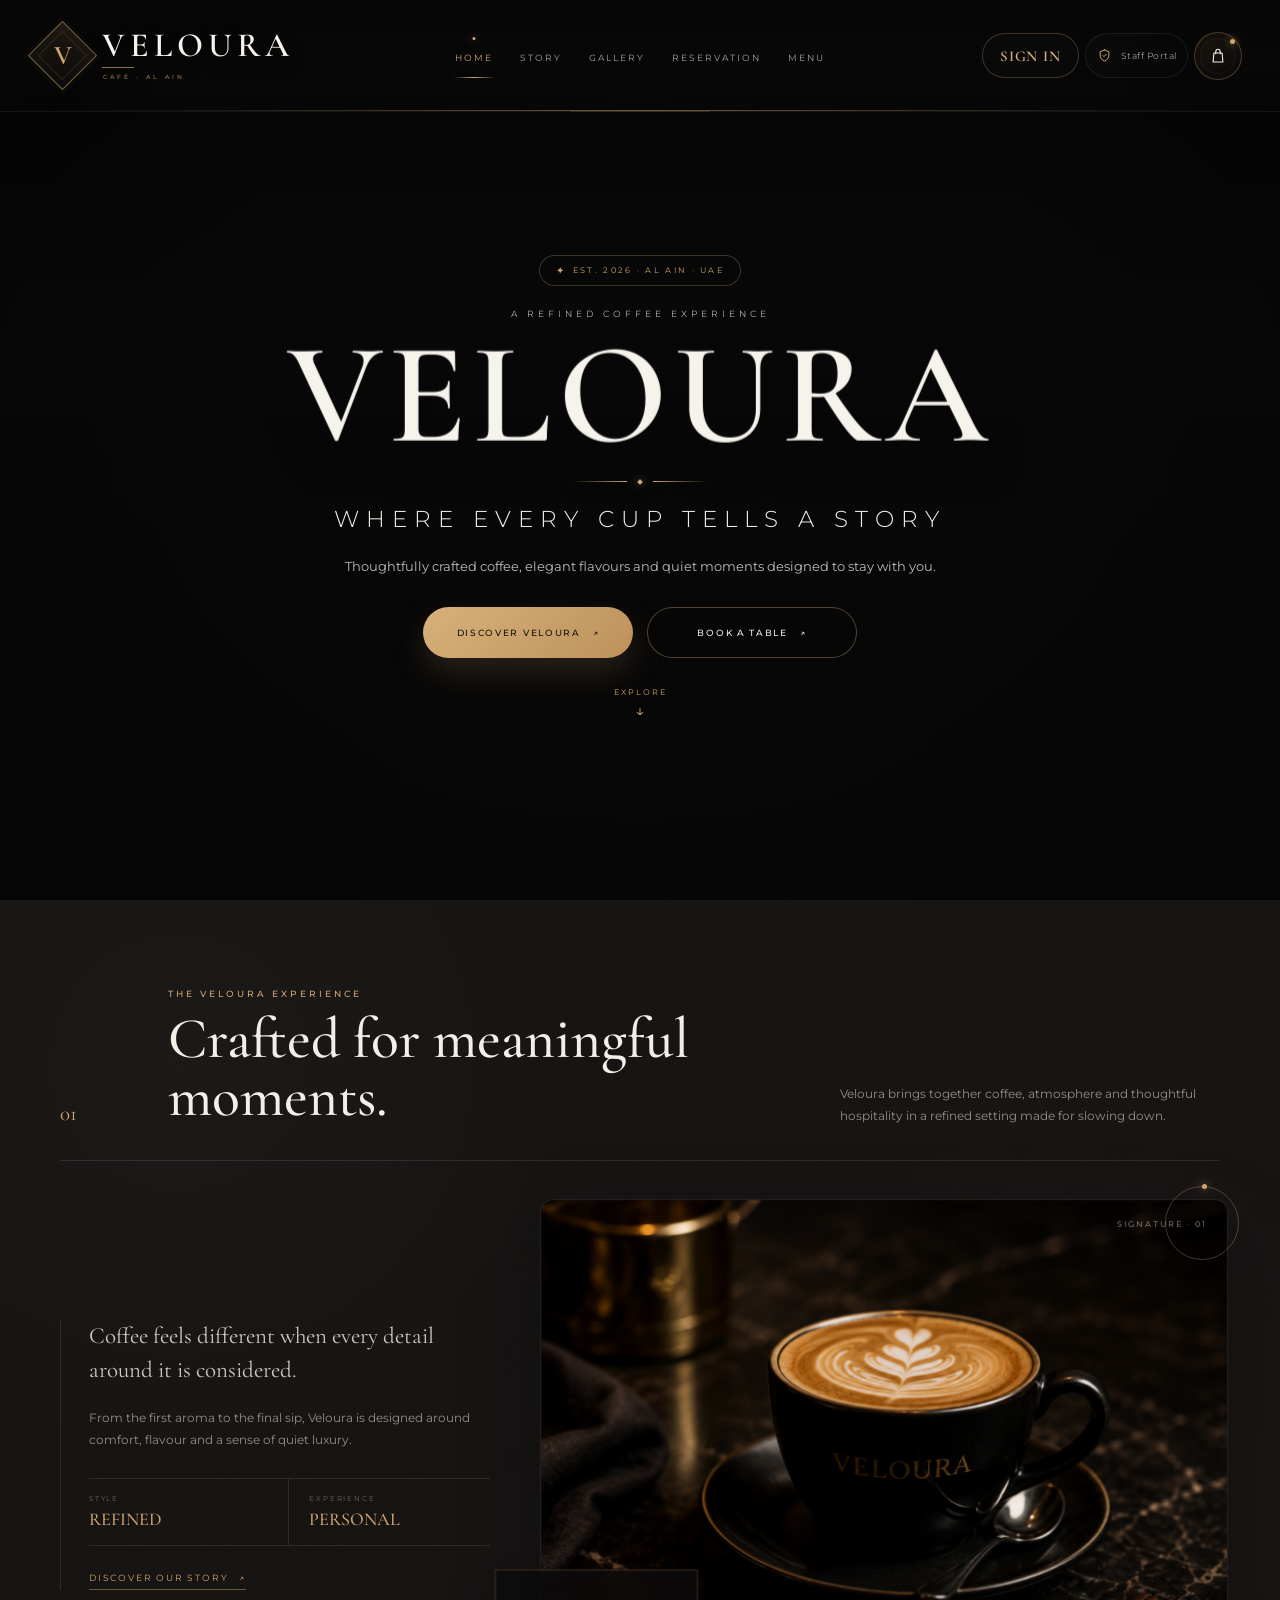
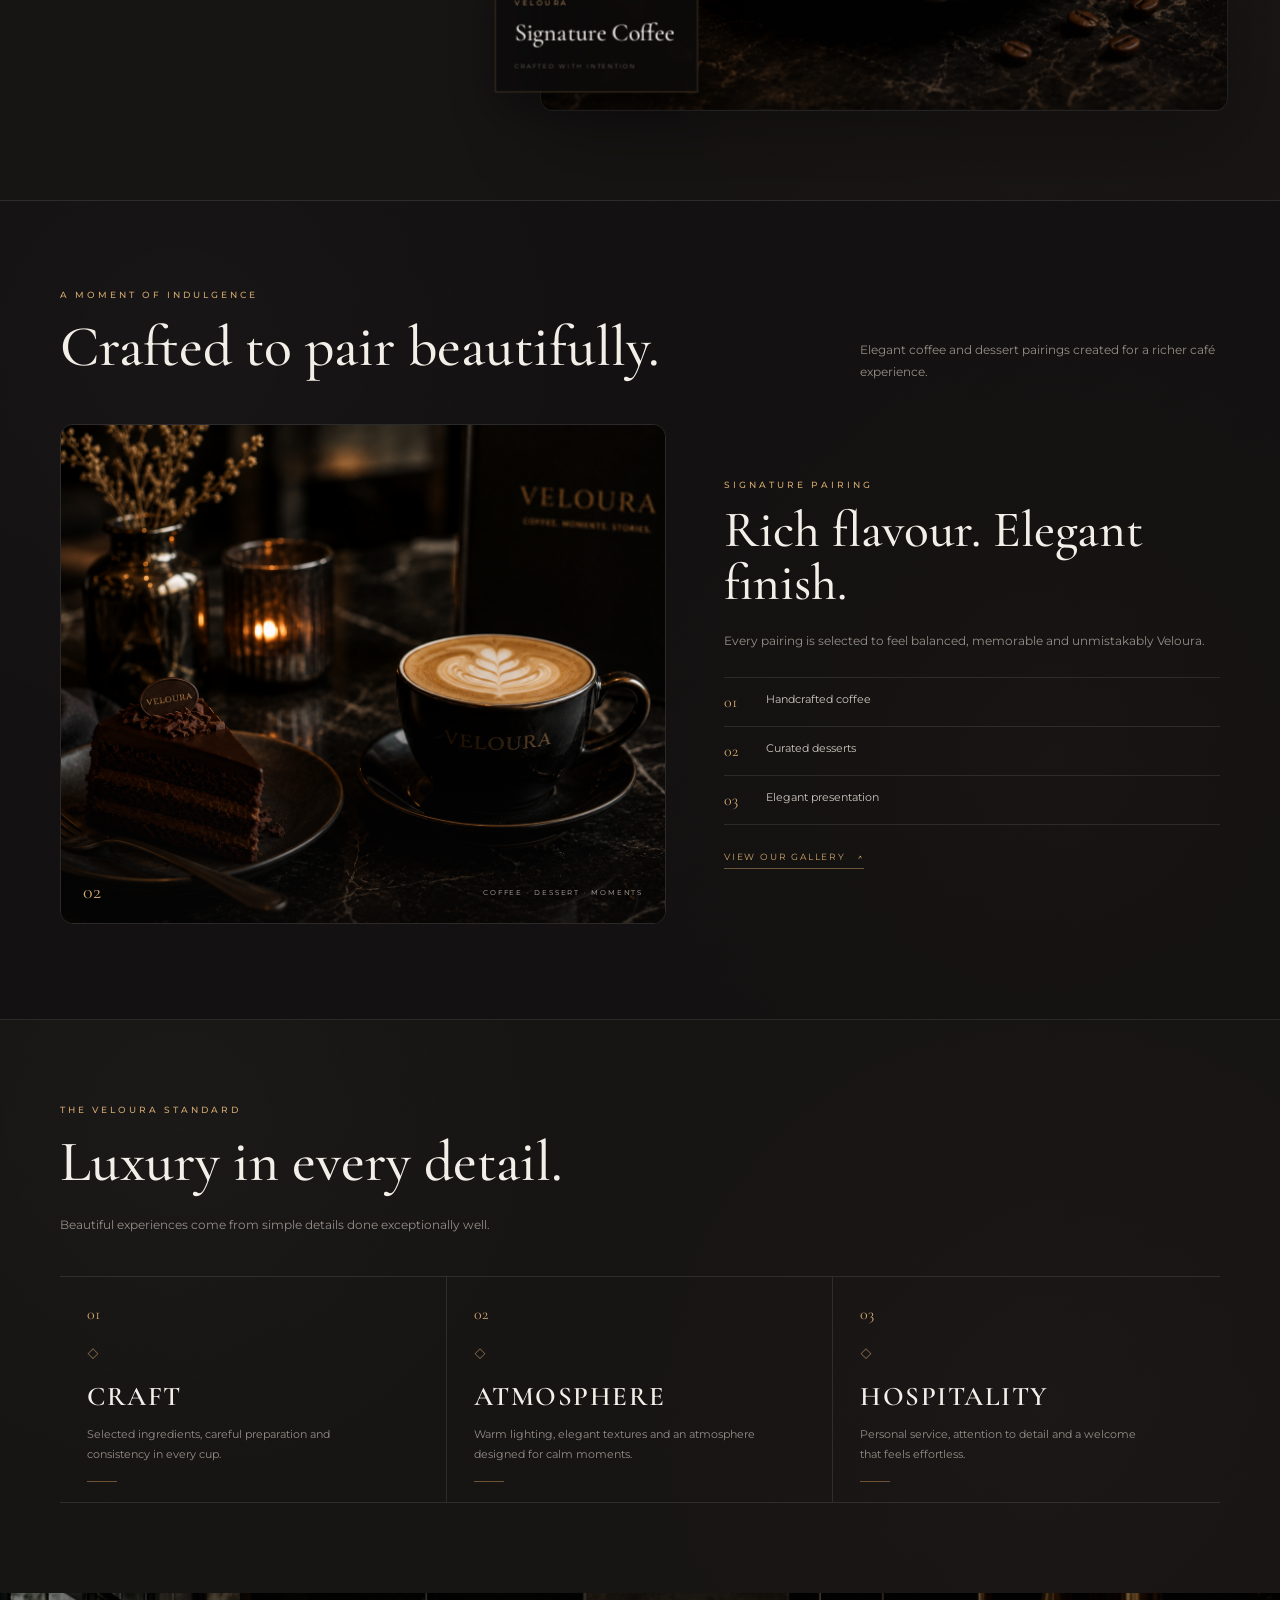
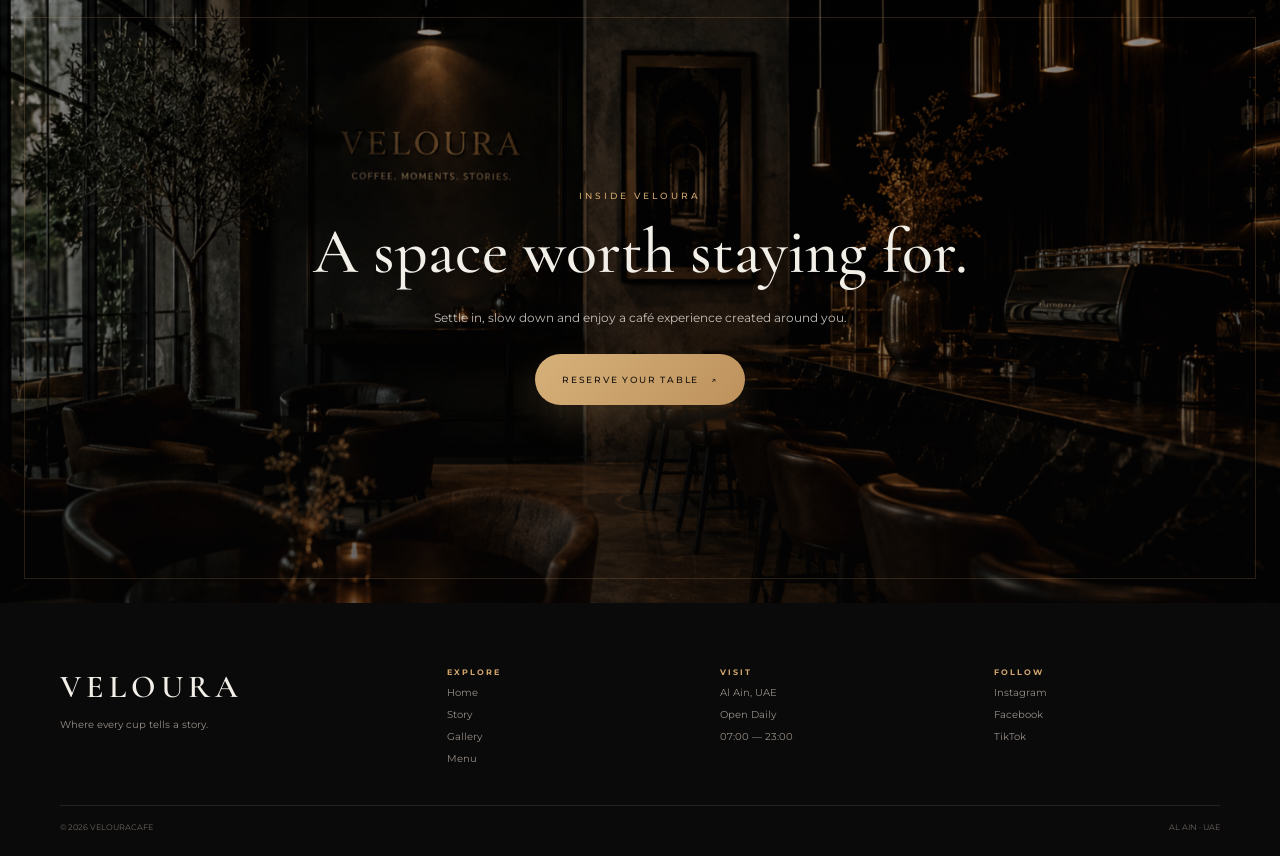
==== index.html @ 71b6428b "Add complete VelouraCafe website" ====
<!DOCTYPE html>
<html lang="en">

<head>

    <meta charset="UTF-8">

    <meta
        name="viewport"
        content="width=device-width, initial-scale=1.0"
    >

    <meta
        name="description"
        content="VelouraCafe - A refined luxury coffee experience in Al Ain, UAE."
    >

    <title>VelouraCafe | Luxury Café</title>


    <link
        rel="preconnect"
        href="https://fonts.googleapis.com"
    >

    <link
        rel="preconnect"
        href="https://fonts.gstatic.com"
        crossorigin
    >

    <link
        href="https://fonts.googleapis.com/css2?family=Cormorant+Garamond:wght@400;500;600&family=Montserrat:wght@300;400;500;600&display=swap"
        rel="stylesheet"
    >


    <link
        rel="stylesheet"
        href="css/style.css"
    >

    <link
        rel="stylesheet"
        href="css/responsive.css"
    >

</head>


<body>


    <div
        class="cursor-light"
        id="cursorLight"
    ></div>



    <!-- =====================================================
         PREMIUM NAVBAR
    ====================================================== -->

    <nav
        class="navbar"
        id="navbar"
    >


        <!-- LEFT BRAND -->

        <a
            href="index.html"
            class="brand-logo"
            aria-label="Veloura Home"
        >


            <span class="brand-monogram">

                <span class="brand-monogram-inner">
                    V
                </span>

            </span>


            <span class="brand-copy">


                <span class="brand-name">

                    VELOURA

                </span>


                <span class="brand-subtitle">

                    CAFÉ · AL AIN

                </span>


            </span>


        </a>



        <!-- CENTER NAVIGATION -->

        <ul class="nav-links">


            <li>

                <a
                    href="index.html"
                    class="active"
                >

                    HOME

                </a>

            </li>


            <li>

                <a href="story.html">

                    STORY

                </a>

            </li>


            <li>

                <a href="gallery.html">

                    GALLERY

                </a>

            </li>


            <li>

                <a href="reservation.html">

                    RESERVATION

                </a>

            </li>


            <li>

                <a href="menu.html">

                    MENU

                </a>

            </li>


        </ul>



        <!-- RIGHT ACTIONS -->

        <div class="nav-actions">


            <!-- CUSTOMER ACCOUNT -->

            <div
                class="customer-account"
                id="customerAccount"
            >


                <button
                    type="button"
                    class="nav-signin"
                    id="customerAccountButton"
                    aria-expanded="false"
                >

                    <span id="customerAccountName">

                        SIGN IN

                    </span>


                    <span
                        class="customer-arrow"
                        id="customerArrow"
                    >

                        ▾

                    </span>

                </button>



                <!-- ACCOUNT DROPDOWN -->

                <div
                    class="customer-dropdown"
                    id="customerDropdown"
                >


                    <div class="customer-dropdown-head">


                        <span class="customer-dropdown-label">

                            MY VELOURA

                        </span>


                        <strong id="customerDropdownName">

                            Guest

                        </strong>


                        <small id="customerDropdownEmail">

                            Welcome to Veloura

                        </small>


                    </div>



                    <a
                        href="order-history.html"
                        class="customer-dropdown-link"
                    >

                        <span>

                            ORDER HISTORY

                        </span>


                        <span>

                            →

                        </span>

                    </a>



                    <a
                        href="reservation-history.html"
                        class="customer-dropdown-link"
                    >

                        <span>

                            RESERVATION HISTORY

                        </span>


                        <span>

                            →

                        </span>

                    </a>



                    <button
                        type="button"
                        class="customer-signout"
                        id="customerSignOut"
                    >

                        <span>

                            SIGN OUT

                        </span>


                        <span>

                            →

                        </span>

                    </button>


                </div>


            </div>



            <!-- STAFF PORTAL -->

            <a
                href="#"
                class="staff-portal"
            >


                <span class="staff-icon">


                    <svg
                        viewBox="0 0 24 24"
                        aria-hidden="true"
                    >


                        <path
                            d="M12 3L19 6V11C19 15.6 16.2 19.5 12 21C7.8 19.5 5 15.6 5 11V6L12 3Z"
                        ></path>


                        <path
                            d="M9.5 12L11.2 13.7L14.8 10"
                        ></path>


                    </svg>


                </span>


                <span>

                    Staff Portal

                </span>


            </a>



            <!-- BAG -->

            <a
                href="menu.html"
                class="nav-bag"
                aria-label="Shopping bag"
            >


                <svg
                    viewBox="0 0 24 24"
                    aria-hidden="true"
                >


                    <path
                        d="M6.5 8H17.5L18.5 20H5.5L6.5 8Z"
                    ></path>


                    <path
                        d="M9 9V6.5C9 4.6 10.3 3 12 3C13.7 3 15 4.6 15 6.5V9"
                    ></path>


                </svg>


                <span class="bag-light"></span>


            </a>


        </div>



        <button
            class="menu-toggle"
            id="menuToggle"
            aria-label="Open navigation"
            aria-expanded="false"
        >

            <span></span>

            <span></span>

        </button>


    </nav>



    <!-- =====================================================
         MOBILE MENU
    ====================================================== -->

    <div
        class="mobile-menu"
        id="mobileMenu"
    >


        <a href="index.html">

            HOME

        </a>


        <a href="story.html">

            STORY

        </a>


        <a href="gallery.html">

            GALLERY

        </a>


        <a href="reservation.html">

            RESERVATION

        </a>


        <a href="menu.html">

            MENU

        </a>



        <div class="mobile-divider"></div>



        <button
            type="button"
            class="mobile-customer-button"
            id="mobileCustomerButton"
        >

            SIGN IN

        </button>



        <div
            class="mobile-customer-links"
            id="mobileCustomerLinks"
        >


            <a href="order-history.html">

                ORDER HISTORY

            </a>


            <a href="reservation-history.html">

                RESERVATION HISTORY

            </a>


            <button
                type="button"
                id="mobileCustomerSignOut"
            >

                SIGN OUT

            </button>


        </div>



        <a href="#">

            STAFF PORTAL

        </a>


    </div>



    <!-- =====================================================
         HERO
    ====================================================== -->

    <header
        class="hero"
        id="home"
    >


        <video
            class="hero-video"
            autoplay
            muted
            loop
            playsinline
        >


            <source
                src="assets/videos/hero.mp4"
                type="video/mp4"
            >


        </video>



        <div class="hero-overlay"></div>

        <div class="hero-vignette"></div>



        <div
            class="hero-content"
            id="heroContent"
        >


            <div class="hero-chip hero-fade">


                <span>

                    ✦

                </span>


                <p>

                    EST. 2026 · AL AIN · UAE

                </p>


            </div>



            <p class="hero-eyebrow hero-fade">

                A REFINED COFFEE EXPERIENCE

            </p>



            <h1 class="hero-title">

                VELOURA

            </h1>



            <div class="hero-line hero-fade">

                <span></span>

                <i></i>

                <span></span>

            </div>



            <h2 class="hero-tagline hero-fade">

                WHERE EVERY CUP TELLS A STORY

            </h2>



            <p class="hero-description hero-fade">

                Thoughtfully crafted coffee,
                elegant flavours and quiet moments
                designed to stay with you.

            </p>



            <div class="hero-actions hero-fade">


                <a
                    href="#experience"
                    class="hero-primary magnetic"
                >

                    DISCOVER VELOURA

                    <span>

                        ↗

                    </span>

                </a>



                <a
                    href="reservation.html"
                    class="hero-secondary magnetic"
                >

                    BOOK A TABLE

                    <span>

                        ↗

                    </span>

                </a>


            </div>



            <a
                href="#experience"
                class="hero-scroll"
            >


                <span>

                    EXPLORE

                </span>


                <i>

                    ↓

                </i>


            </a>


        </div>


    </header>



    <!-- =====================================================
         EXPERIENCE
    ====================================================== -->

    <main>


        <section
            class="experience-section luxury-surface"
            id="experience"
        >


            <div class="container">



                <div class="experience-top reveal">



                    <div class="section-mark">


                        <span>

                            01

                        </span>


                    </div>



                    <div class="experience-heading">


                        <p class="eyebrow">

                            THE VELOURA EXPERIENCE

                        </p>



                        <h2>

                            Crafted for
                            meaningful moments.

                        </h2>


                    </div>



                    <div class="experience-intro">


                        <p>

                            Veloura brings together coffee,
                            atmosphere and thoughtful hospitality
                            in a refined setting made for slowing down.

                        </p>


                    </div>


                </div>



                <div class="animated-divider"></div>



                <div class="experience-grid">



                    <div class="experience-copy reveal">



                        <p class="lead-copy">

                            Coffee feels different when
                            every detail around it is considered.

                        </p>



                        <p>

                            From the first aroma to the final sip,
                            Veloura is designed around comfort,
                            flavour and a sense of quiet luxury.

                        </p>



                        <div class="mini-stats">



                            <div>


                                <small>

                                    STYLE

                                </small>


                                <strong>

                                    REFINED

                                </strong>


                            </div>



                            <div>


                                <small>

                                    EXPERIENCE

                                </small>


                                <strong>

                                    PERSONAL

                                </strong>


                            </div>


                        </div>



                        <a
                            href="story.html"
                            class="text-link"
                        >

                            DISCOVER OUR STORY

                            <span>

                                ↗

                            </span>

                        </a>


                    </div>



                    <div
                        class="experience-visual tilt-card reveal"
                        data-tilt
                    >



                        <div class="visual-frame">



                            <img
                                src="assets/images/home-coffee.jpg"
                                alt="Veloura signature coffee"
                            >



                            <div class="image-soft-overlay"></div>



                            <span class="visual-code">

                                SIGNATURE · 01

                            </span>


                        </div>



                        <div class="floating-glass-card">



                            <span>

                                VELOURA

                            </span>



                            <strong>

                                Signature Coffee

                            </strong>



                            <small>

                                CRAFTED WITH INTENTION

                            </small>


                        </div>



                        <div class="floating-orbit">

                            <span></span>

                        </div>


                    </div>


                </div>


            </div>


        </section>



        <!-- =================================================
             SIGNATURE MOMENT
        ================================================== -->

        <section class="signature-section luxury-surface-dark">


            <div class="container">


                <div class="signature-header reveal">


                    <div>


                        <p class="eyebrow">

                            A MOMENT OF INDULGENCE

                        </p>



                        <h2>

                            Crafted to pair beautifully.

                        </h2>


                    </div>



                    <p>

                        Elegant coffee and dessert pairings
                        created for a richer café experience.

                    </p>


                </div>



                <div class="signature-layout">



                    <div
                        class="signature-photo tilt-card reveal"
                        data-tilt
                    >



                        <img
                            src="assets/images/home-dessert.jpg"
                            alt="Veloura coffee and dessert"
                        >



                        <div class="signature-image-overlay"></div>



                        <div class="signature-photo-bottom">


                            <span>

                                02

                            </span>


                            <p>

                                COFFEE · DESSERT · MOMENTS

                            </p>


                        </div>


                    </div>



                    <div class="signature-content reveal">



                        <p class="eyebrow">

                            SIGNATURE PAIRING

                        </p>



                        <h3>

                            Rich flavour.
                            Elegant finish.

                        </h3>



                        <p>

                            Every pairing is selected to feel
                            balanced, memorable and unmistakably Veloura.

                        </p>



                        <div class="signature-list">



                            <div>


                                <span>

                                    01

                                </span>


                                <p>

                                    Handcrafted coffee

                                </p>


                            </div>



                            <div>


                                <span>

                                    02

                                </span>


                                <p>

                                    Curated desserts

                                </p>


                            </div>



                            <div>


                                <span>

                                    03

                                </span>


                                <p>

                                    Elegant presentation

                                </p>


                            </div>


                        </div>



                        <a
                            href="gallery.html"
                            class="text-link"
                        >

                            VIEW OUR GALLERY

                            <span>

                                ↗

                            </span>

                        </a>


                    </div>


                </div>


            </div>


        </section>



        <!-- =================================================
             VALUES
        ================================================== -->

        <section class="values-section luxury-surface">


            <div class="container">



                <div class="values-header reveal">



                    <p class="eyebrow">

                        THE VELOURA STANDARD

                    </p>



                    <h2>

                        Luxury in every detail.

                    </h2>



                    <p>

                        Beautiful experiences come
                        from simple details done exceptionally well.

                    </p>


                </div>



                <div class="values-grid">



                    <article class="value-card reveal">


                        <span class="value-number">

                            01

                        </span>



                        <div class="value-symbol">

                            ◇

                        </div>



                        <h3>

                            CRAFT

                        </h3>



                        <p>

                            Selected ingredients,
                            careful preparation and consistency
                            in every cup.

                        </p>



                        <div class="value-line"></div>


                    </article>



                    <article class="value-card reveal">


                        <span class="value-number">

                            02

                        </span>



                        <div class="value-symbol">

                            ◇

                        </div>



                        <h3>

                            ATMOSPHERE

                        </h3>



                        <p>

                            Warm lighting,
                            elegant textures and an atmosphere
                            designed for calm moments.

                        </p>



                        <div class="value-line"></div>


                    </article>



                    <article class="value-card reveal">


                        <span class="value-number">

                            03

                        </span>



                        <div class="value-symbol">

                            ◇

                        </div>



                        <h3>

                            HOSPITALITY

                        </h3>



                        <p>

                            Personal service,
                            attention to detail and a welcome
                            that feels effortless.

                        </p>



                        <div class="value-line"></div>


                    </article>


                </div>


            </div>


        </section>



        <!-- =================================================
             INTERIOR
        ================================================== -->

        <section class="interior-section">



            <img
                src="assets/images/home-interior.jpg"
                alt="Veloura café interior"
                class="interior-image"
                id="interiorImage"
            >



            <div class="interior-overlay"></div>



            <div class="interior-border"></div>



            <div class="interior-content reveal">



                <p class="eyebrow">

                    INSIDE VELOURA

                </p>



                <h2>

                    A space worth staying for.

                </h2>



                <p>

                    Settle in, slow down and enjoy
                    a café experience created around you.

                </p>



                <a
                    href="reservation.html"
                    class="hero-primary magnetic"
                >

                    RESERVE YOUR TABLE

                    <span>

                        ↗

                    </span>

                </a>


            </div>


        </section>


    </main>



    <!-- =====================================================
         FOOTER
    ====================================================== -->

    <footer class="footer">


        <div class="container">



            <div class="footer-grid">



                <div class="footer-brand">



                    <a
                        href="index.html"
                        class="footer-logo"
                    >

                        VELOURA

                    </a>



                    <p>

                        Where every cup tells a story.

                    </p>


                </div>



                <div class="footer-column">


                    <h4>

                        EXPLORE

                    </h4>


                    <a href="index.html">

                        Home

                    </a>


                    <a href="story.html">

                        Story

                    </a>


                    <a href="gallery.html">

                        Gallery

                    </a>


                    <a href="menu.html">

                        Menu

                    </a>


                </div>



                <div class="footer-column">


                    <h4>

                        VISIT

                    </h4>


                    <p>

                        Al Ain, UAE

                    </p>


                    <p>

                        Open Daily

                    </p>


                    <p>

                        07:00 — 23:00

                    </p>


                </div>



                <div class="footer-column">


                    <h4>

                        FOLLOW

                    </h4>


                    <a href="#">

                        Instagram

                    </a>


                    <a href="#">

                        Facebook

                    </a>


                    <a href="#">

                        TikTok

                    </a>


                </div>


            </div>



            <div class="footer-bottom">


                <span>

                    © 2026 VELOURACAFE

                </span>


                <span>

                    AL AIN · UAE

                </span>


            </div>


        </div>


    </footer>



    <!-- =====================================================
         CUSTOMER SIGN IN / SIGN UP MODAL
    ====================================================== -->

    <div
        class="customer-auth-modal"
        id="customerAuthModal"
        aria-hidden="true"
    >


        <div
            class="customer-auth-backdrop"
            id="customerAuthBackdrop"
        ></div>



        <div
            class="customer-auth-card"
            role="dialog"
            aria-modal="true"
            aria-labelledby="customerAuthTitle"
        >



            <button
                type="button"
                class="customer-auth-close"
                id="customerAuthClose"
                aria-label="Close"
            >

                ×

            </button>



            <div class="customer-auth-logo">


                <span>

                    V

                </span>


            </div>



            <p class="customer-auth-eyebrow">

                WELCOME TO VELOURA

            </p>



            <h2 id="customerAuthTitle">

                Your Veloura

            </h2>



            <div class="customer-auth-tabs">



                <button
                    type="button"
                    class="customer-auth-tab active"
                    id="customerSignupTab"
                >

                    SIGN UP

                </button>



                <button
                    type="button"
                    class="customer-auth-tab"
                    id="customerSigninTab"
                >

                    SIGN IN

                </button>


            </div>



            <!-- SIGN UP -->

            <form
                class="customer-auth-form active"
                id="customerSignupForm"
            >



                <div class="customer-auth-field">


                    <label for="customerSignupName">

                        YOUR NAME

                    </label>


                    <input
                        type="text"
                        id="customerSignupName"
                        placeholder="Enter your name"
                        autocomplete="name"
                    >


                </div>



                <div class="customer-auth-field">


                    <label for="customerSignupEmail">

                        EMAIL ADDRESS

                    </label>


                    <input
                        type="email"
                        id="customerSignupEmail"
                        placeholder="name@email.com"
                        autocomplete="email"
                    >


                </div>



                <div class="customer-auth-field">


                    <label for="customerSignupPhone">

                        PHONE NUMBER

                    </label>


                    <input
                        type="tel"
                        id="customerSignupPhone"
                        placeholder="+971 50 000 0000"
                        autocomplete="tel"
                    >


                </div>



                <div class="customer-auth-field">


                    <label for="customerSignupPassword">

                        PASSWORD

                    </label>


                    <input
                        type="password"
                        id="customerSignupPassword"
                        placeholder="Minimum 6 characters"
                        autocomplete="new-password"
                    >


                </div>



                <p
                    class="customer-auth-error"
                    id="customerSignupError"
                ></p>



                <button
                    type="submit"
                    class="customer-auth-submit"
                >

                    CREATE MY VELOURA ACCOUNT

                </button>


            </form>



            <!-- SIGN IN -->

            <form
                class="customer-auth-form"
                id="customerSigninForm"
            >



                <div class="customer-auth-field">


                    <label for="customerSigninEmail">

                        EMAIL ADDRESS

                    </label>


                    <input
                        type="email"
                        id="customerSigninEmail"
                        placeholder="name@email.com"
                        autocomplete="email"
                    >


                </div>



                <div class="customer-auth-field">


                    <label for="customerSigninPassword">

                        PASSWORD

                    </label>


                    <input
                        type="password"
                        id="customerSigninPassword"
                        placeholder="Your password"
                        autocomplete="current-password"
                    >


                </div>



                <p
                    class="customer-auth-error"
                    id="customerSigninError"
                ></p>



                <button
                    type="submit"
                    class="customer-auth-submit"
                >

                    SIGN IN TO VELOURA

                </button>


            </form>


        </div>


    </div>



    <script src="js/main.js"></script>


</body>

</html>
---- css/style.css ----
/* =========================================================
   VELOURACAFE
   PREMIUM HOME PAGE
========================================================= */


:root {

    --bg: #171414;

    --bg-dark: #131111;

    --bg-deep: #0a0909;

    --cream: #f2eee8;

    --cream-soft: #cec7bf;

    --text: #958e87;

    --gold: #b88f5a;

    --gold-light: #d0a66d;

    --gold-dark: #6e5332;

    --border: rgba(255, 255, 255, 0.10);

    --gold-border: rgba(208, 166, 109, 0.34);

}


/* =========================================================
   RESET
========================================================= */

* {

    margin: 0;

    padding: 0;

    box-sizing: border-box;

}


html {

    scroll-behavior: smooth;

}


body {

    overflow-x: hidden;

    background: var(--bg);

    color: var(--cream);

    font-family:
        "Montserrat",
        sans-serif;

}


a {

    color: inherit;

    text-decoration: none;

}


ul {

    list-style: none;

}


img {

    display: block;

    width: 100%;

}


/* =========================================================
   CONTAINER
========================================================= */

.container {

    width:
        min(
            calc(100% - 120px),
            1450px
        );

    margin:
        0 auto;

}


/* =========================================================
   SURFACES
========================================================= */

.luxury-surface,
.luxury-surface-dark {

    position: relative;

    isolation: isolate;

    overflow: hidden;

}


.luxury-surface {

    background: #171414;

}


.luxury-surface-dark {

    background: #131111;

}


.luxury-surface::before,
.luxury-surface-dark::before {

    content: "";

    position: absolute;

    inset: 0;

    z-index: -2;

    pointer-events: none;

    opacity: 0.24;

    background-image:

        repeating-linear-gradient(
            45deg,
            rgba(255,255,255,0.012) 0,
            rgba(255,255,255,0.012) 1px,
            transparent 1px,
            transparent 4px
        ),

        repeating-linear-gradient(
            135deg,
            rgba(0,0,0,0.10) 0,
            rgba(0,0,0,0.10) 1px,
            transparent 1px,
            transparent 5px
        );

}


.luxury-surface::after,
.luxury-surface-dark::after {

    content: "";

    position: absolute;

    inset: 0;

    z-index: -1;

    pointer-events: none;

    background:

        radial-gradient(
            circle at 14% 18%,
            rgba(255,255,255,0.018),
            transparent 32%
        ),

        radial-gradient(
            circle at 82% 68%,
            rgba(208,166,109,0.022),
            transparent 38%
        );

}


/* =========================================================
   CURSOR LIGHT
========================================================= */

.cursor-light {

    position: fixed;

    z-index: 25;

    width: 430px;

    height: 430px;

    border-radius: 50%;

    pointer-events: none;

    opacity: 0;

    transform:
        translate(-50%, -50%);

    background:

        radial-gradient(
            circle,
            rgba(208,166,109,0.07),
            rgba(208,166,109,0.025) 32%,
            transparent 70%
        );

}


/* =========================================================
   ULTRA LUXURY NAVBAR
========================================================= */

.navbar {

    position: fixed;

    top: 0;

    left: 0;

    z-index: 1000;

    width: 100%;

    height: 112px;

    padding:
        0 4.8%;

    display: grid;

    grid-template-columns:
        1fr auto 1fr;

    align-items: center;

    background:

        linear-gradient(
            180deg,
            rgba(8,7,7,0.93) 0%,
            rgba(9,8,8,0.77) 55%,
            rgba(9,8,8,0.48) 100%
        );

    border-bottom:
        1px solid
        rgba(255,255,255,0.055);

    backdrop-filter:
        blur(13px);

    box-shadow:
        0 18px 60px
        rgba(0,0,0,0.22);

    transition:
        height 0.35s ease,
        background 0.35s ease,
        box-shadow 0.35s ease;

}


.navbar::before {

    content: "";

    position: absolute;

    left: 4%;

    right: 4%;

    bottom: 0;

    height: 1px;

    background:

        linear-gradient(
            90deg,
            transparent 0%,
            rgba(208,166,109,0.08) 10%,
            rgba(208,166,109,0.52) 50%,
            rgba(208,166,109,0.08) 90%,
            transparent 100%
        );

}


.navbar::after {

    content: "";

    position: absolute;

    left: 50%;

    bottom: -1px;

    width: 140px;

    height: 1px;

    transform:
        translateX(-50%);

    background:
        var(--gold-light);

    opacity: 0.16;

    box-shadow:
        0 0 15px
        rgba(208,166,109,0.35);

}


.navbar.scrolled {

    height: 86px;

    background:
        rgba(7,7,7,0.97);

    box-shadow:
        0 18px 45px
        rgba(0,0,0,0.34);

}


/* =========================================================
   BRAND LOGO LOCKUP
========================================================= */

.brand-logo {

    justify-self: start;

    display: inline-flex;

    align-items: center;

    gap: 15px;

    position: relative;

}


/* =========================================================
   GOLD MONOGRAM
========================================================= */

.brand-monogram {

    position: relative;

    width: 55px;

    height: 55px;

    display: flex;

    align-items: center;

    justify-content: center;

    transform:
        rotate(45deg);

    border:
        1px solid
        rgba(208,166,109,0.52);

    background:

        linear-gradient(
            145deg,
            rgba(208,166,109,0.11),
            rgba(255,255,255,0.012)
        );

    box-shadow:

        inset 0 0 22px
        rgba(208,166,109,0.035),

        0 0 0 4px
        rgba(208,166,109,0.018),

        0 10px 25px
        rgba(0,0,0,0.22);

    transition:
        transform 0.45s ease,
        border-color 0.35s ease,
        box-shadow 0.35s ease;

}


.brand-monogram::before {

    content: "";

    position: absolute;

    inset: 6px;

    border:
        1px solid
        rgba(208,166,109,0.14);

}


.brand-monogram-inner {

    display: block;

    transform:
        rotate(-45deg);

    color:
        var(--gold-light);

    font-family:
        "Cormorant Garamond",
        Georgia,
        serif;

    font-size: 31px;

    font-weight: 600;

    line-height: 1;

}


.brand-logo:hover
.brand-monogram {

    transform:
        rotate(135deg);

    border-color:
        rgba(208,166,109,0.82);

    box-shadow:

        inset 0 0 25px
        rgba(208,166,109,0.06),

        0 0 20px
        rgba(208,166,109,0.11);

}


.brand-logo:hover
.brand-monogram-inner {

    transform:
        rotate(-135deg);

}


/* =========================================================
   BRAND COPY
========================================================= */

.brand-copy {

    display: flex;

    flex-direction: column;

    align-items: flex-start;

    gap: 2px;

}


.brand-name {

    position: relative;

    color:
        #f7f2ec;

    font-family:
        "Cormorant Garamond",
        Georgia,
        serif;

    font-size: 39px;

    font-weight: 600;

    line-height: 0.95;

    letter-spacing: 6px;

    text-shadow:
        0 3px 18px
        rgba(0,0,0,0.45);

    transition:
        color 0.35s ease,
        letter-spacing 0.35s ease;

}


.brand-name::after {

    content: "";

    position: absolute;

    left: 0;

    bottom: -5px;

    width: 32px;

    height: 1px;

    background:
        var(--gold-light);

    opacity: 0.68;

    transition:
        width 0.4s ease;

}


.brand-subtitle {

    margin-top: 8px;

    padding-left: 1px;

    color:
        rgba(208,166,109,0.72);

    font-size: 7px;

    font-weight: 500;

    letter-spacing: 4px;

}


.brand-logo:hover
.brand-name {

    color:
        var(--gold-light);

    letter-spacing: 7px;

}


.brand-logo:hover
.brand-name::after {

    width: 100%;

}


/* =========================================================
   NAV LINKS
========================================================= */

.nav-links {

    display: flex;

    align-items: center;

    justify-content: center;

    gap: 46px;

}


.nav-links a {

    position: relative;

    padding:
        20px 0;

    color:
        #aaa39d;

    font-size: 10px;

    font-weight: 400;

    letter-spacing: 2.5px;

    transition:
        color 0.3s ease;

}


.nav-links a::before {

    content: "";

    position: absolute;

    left: 50%;

    top: 5px;

    width: 3px;

    height: 3px;

    border-radius: 50%;

    opacity: 0;

    transform:
        translateX(-50%);

    background:
        var(--gold-light);

    box-shadow:
        0 0 8px
        rgba(208,166,109,0.75);

    transition:
        opacity 0.3s ease;

}


.nav-links a::after {

    content: "";

    position: absolute;

    left: 50%;

    bottom: 5px;

    width: 0;

    height: 1px;

    transform:
        translateX(-50%);

    background:

        linear-gradient(
            90deg,
            transparent,
            var(--gold-light),
            transparent
        );

    transition:
        width 0.35s ease;

}


.nav-links a:hover,
.nav-links a.active {

    color:
        var(--gold-light);

}


.nav-links a:hover::before,
.nav-links a.active::before {

    opacity: 1;

}


.nav-links a:hover::after,
.nav-links a.active::after {

    width: 110%;

}


/* =========================================================
   NAV ACTIONS
========================================================= */

.nav-actions {

    justify-self: end;

    display: flex;

    align-items: center;

    gap: 8px;

}


/* =========================================================
   RESERVE
========================================================= */

.nav-reserve {

    position: relative;

    height: 45px;

    padding:
        0 18px;

    overflow: hidden;

    display: flex;

    align-items: center;

    justify-content: center;

    gap: 9px;

    border:
        1px solid
        rgba(208,166,109,0.34);

    border-radius: 25px;

    background:

        linear-gradient(
            135deg,
            rgba(208,166,109,0.08),
            rgba(255,255,255,0.012)
        );

    color:
        var(--gold-light);

    font-size: 9px;

    font-weight: 500;

    letter-spacing: 1.6px;

    transition:
        background 0.35s ease,
        color 0.35s ease,
        transform 0.35s ease,
        box-shadow 0.35s ease;

}


.nav-reserve::before {

    content: "";

    position: absolute;

    left: -120%;

    top: 0;

    width: 70%;

    height: 100%;

    transform:
        skewX(-22deg);

    background:

        linear-gradient(
            110deg,
            transparent,
            rgba(255,255,255,0.15),
            transparent
        );

    transition:
        left 0.6s ease;

}


.nav-reserve:hover::before {

    left: 140%;

}


.nav-reserve:hover {

    color:
        #17120e;

    background:
        var(--gold-light);

    transform:
        translateY(-2px);

    box-shadow:
        0 12px 30px
        rgba(208,166,109,0.17);

}


.reserve-dot {

    width: 4px;

    height: 4px;

    border-radius: 50%;

    background:
        var(--gold-light);

    box-shadow:
        0 0 8px
        rgba(208,166,109,0.80);

}


.reserve-arrow {

    font-size: 10px;

}


/* =========================================================
   SIGN IN
========================================================= */

.nav-signin {

    height: 45px;

    padding:
        0 17px;

    display: flex;

    align-items: center;

    justify-content: center;

    border:
        1px solid
        rgba(208,166,109,0.27);

    border-radius: 25px;

    background:
        rgba(255,255,255,0.012);

    color:
        #d8b37e;

    font-family:
        "Cormorant Garamond",
        serif;

    font-size: 15px;

    font-weight: 600;

    letter-spacing: 0.8px;

    transition:
        transform 0.3s ease,
        background 0.3s ease,
        border-color 0.3s ease;

}


.nav-signin:hover {

    transform:
        translateY(-2px);

    background:
        rgba(208,166,109,0.07);

    border-color:
        rgba(208,166,109,0.52);

}


/* =========================================================
   STAFF PORTAL
========================================================= */

.staff-portal {

    height: 45px;

    padding:
        0 14px;

    display: flex;

    align-items: center;

    gap: 8px;

    border:
        1px solid
        rgba(255,255,255,0.075);

    border-radius: 24px;

    color:
        #a39c96;

    background:

        linear-gradient(
            145deg,
            rgba(255,255,255,0.018),
            rgba(0,0,0,0.05)
        );

    font-size: 9px;

    letter-spacing: 0.5px;

    transition:
        transform 0.3s ease,
        color 0.3s ease,
        border-color 0.3s ease,
        background 0.3s ease;

}


.staff-portal:hover {

    transform:
        translateY(-2px);

    color:
        var(--cream);

    border-color:
        rgba(208,166,109,0.28);

    background:
        rgba(208,166,109,0.035);

}


.staff-icon {

    display: flex;

    align-items: center;

    justify-content: center;

    width: 17px;

    height: 17px;

}


.staff-icon svg {

    width: 15px;

    height: 15px;

    fill: none;

    stroke:
        var(--gold-light);

    stroke-width: 1.6;

    stroke-linecap: round;

    stroke-linejoin: round;

}


/* =========================================================
   BAG BUTTON
========================================================= */

.nav-bag {

    position: relative;

    width: 48px;

    height: 48px;

    display: flex;

    align-items: center;

    justify-content: center;

    border:
        1px solid
        rgba(208,166,109,0.30);

    border-radius: 50%;

    background:

        radial-gradient(
            circle at 35% 30%,
            rgba(208,166,109,0.08),
            rgba(255,255,255,0.008)
        );

    transition:
        transform 0.35s ease,
        background 0.35s ease,
        box-shadow 0.35s ease;

}


.nav-bag::before {

    content: "";

    position: absolute;

    inset: 5px;

    border:
        1px solid
        rgba(208,166,109,0.07);

    border-radius: 50%;

}


.nav-bag svg {

    width: 18px;

    height: 18px;

    fill: none;

    stroke:
        #efe9e3;

    stroke-width: 1.5;

    stroke-linecap: round;

    stroke-linejoin: round;

}


.nav-bag:hover {

    transform:
        translateY(-3px)
        rotate(-4deg);

    background:
        rgba(208,166,109,0.08);

    box-shadow:

        0 0 0 5px
        rgba(208,166,109,0.025),

        0 14px 30px
        rgba(0,0,0,0.28);

}


.bag-light {

    position: absolute;

    top: 6px;

    right: 6px;

    width: 5px;

    height: 5px;

    border-radius: 50%;

    background:
        var(--gold-light);

    box-shadow:
        0 0 8px
        rgba(208,166,109,0.95);

}


/* =========================================================
   MOBILE MENU
========================================================= */

.menu-toggle {

    display: none;

    width: 42px;

    height: 42px;

    border: 0;

    background: transparent;

}


.menu-toggle span {

    display: block;

    width: 26px;

    height: 1px;

    margin: 7px auto;

    background:
        var(--cream);

}


.mobile-menu {

    position: fixed;

    top: 70px;

    left: 0;

    z-index: 990;

    width: 100%;

    padding: 35px;

    display: none;

    flex-direction: column;

    align-items: center;

    gap: 22px;

    background:
        rgba(8,8,8,0.98);

    backdrop-filter:
        blur(16px);

}


.mobile-menu.active {

    display: flex;

}


.mobile-menu a {

    color:
        #aaa39d;

    font-size: 10px;

    letter-spacing: 2px;

}


.mobile-divider {

    width: 180px;

    height: 1px;

    background:
        rgba(208,166,109,0.20);

}


/* =========================================================
   HERO
========================================================= */

.hero {

    position: relative;

    height: 100vh;

    min-height: 720px;

    overflow: hidden;

    display: flex;

    align-items: center;

    justify-content: center;

    background:
        #080808;

    perspective: 1300px;

}


.hero-video {

    position: absolute;

    inset: -1.5%;

    width: 103%;

    height: 103%;

    object-fit: cover;

    filter:
        brightness(0.98)
        contrast(1.02)
        saturate(0.95);

}


.hero-overlay {

    position: absolute;

    inset: 0;

    background:

        linear-gradient(
            180deg,
            rgba(0,0,0,0.15),
            rgba(0,0,0,0.04) 40%,
            rgba(0,0,0,0.15) 68%,
            rgba(8,7,7,0.50)
        );

}


.hero-vignette {

    position: absolute;

    inset: 0;

    background:

        radial-gradient(
            ellipse at center,
            transparent 43%,
            rgba(0,0,0,0.36) 100%
        );

}


/* =========================================================
   HERO CONTENT
========================================================= */

.hero-content {

    position: relative;

    z-index: 5;

    width:
        min(1050px, 92%);

    padding-top: 75px;

    text-align: center;

    transform-style:
        preserve-3d;

    transition:
        transform 0.18s ease-out;

}


/* =========================================================
   HERO CHIP
========================================================= */

.hero-chip {

    width: fit-content;

    margin:
        0 auto 22px;

    padding:
        8px 16px;

    display: flex;

    align-items: center;

    gap: 9px;

    border:
        1px solid
        rgba(208,166,109,0.28);

    border-radius: 25px;

    color:
        var(--gold-light);

    background:
        rgba(11,9,9,0.36);

    backdrop-filter:
        blur(7px);

}


.hero-chip span {

    font-size: 10px;

}


.hero-chip p {

    font-size: 8px;

    letter-spacing: 2.3px;

}


/* =========================================================
   HERO EYEBROW
========================================================= */

.hero-eyebrow {

    margin-bottom: 20px;

    color:
        rgba(239,233,225,0.74);

    font-size: 9px;

    letter-spacing: 4px;

}


/* =========================================================
   HERO TITLE
========================================================= */

.hero-title {

    font-family:
        "Cormorant Garamond",
        Georgia,
        serif;

    font-size:
        clamp(
            102px,
            10.8vw,
            158px
        );

    font-weight: 600;

    line-height: 0.84;

    letter-spacing: 6px;

    color:
        #f6f2ec;

    text-shadow:
        0 16px 42px
        rgba(0,0,0,0.52);

    transform:
        translateZ(48px);

    animation:
        heroTitleReveal
        1.15s
        cubic-bezier(0.22,1,0.36,1)
        both;

}


@keyframes heroTitleReveal {

    from {

        opacity: 0;

        transform:
            translateY(28px)
            translateZ(48px);

        letter-spacing: 14px;

    }

    to {

        opacity: 1;

        transform:
            translateY(0)
            translateZ(48px);

        letter-spacing: 6px;

    }

}


/* =========================================================
   HERO LINE
========================================================= */

.hero-line {

    margin:
        25px auto 20px;

    display: flex;

    justify-content: center;

    align-items: center;

    gap: 11px;

}


.hero-line span {

    width: 55px;

    height: 1px;

    background:

        linear-gradient(
            90deg,
            transparent,
            var(--gold-light)
        );

    animation:
        linePulse
        2.5s ease-in-out infinite;

}


.hero-line span:last-child {

    background:

        linear-gradient(
            90deg,
            var(--gold-light),
            transparent
        );

}


.hero-line i {

    width: 4px;

    height: 4px;

    background:
        var(--gold-light);

    transform:
        rotate(45deg);

    box-shadow:
        0 0 9px
        rgba(208,166,109,0.65);

}


@keyframes linePulse {

    50% {

        opacity: 0.45;

    }

}


/* =========================================================
   TAGLINE
========================================================= */

.hero-tagline {

    color:
        #f0ebe5;

    font-size:
        clamp(
            19px,
            1.8vw,
            27px
        );

    font-weight: 300;

    letter-spacing: 7px;

    line-height: 1.35;

}


/* =========================================================
   DESCRIPTION
========================================================= */

.hero-description {

    max-width: 610px;

    margin:
        20px auto 0;

    color:
        rgba(239,233,226,0.80);

    font-size: 13px;

    line-height: 1.75;

}


/* =========================================================
   HERO BUTTONS
========================================================= */

.hero-actions {

    margin-top: 30px;

    display: flex;

    justify-content: center;

    gap: 14px;

}


.hero-primary,
.hero-secondary {

    min-width: 210px;

    height: 51px;

    padding:
        0 24px;

    display: inline-flex;

    justify-content: center;

    align-items: center;

    gap: 12px;

    border-radius: 27px;

    font-size: 9px;

    font-weight: 500;

    letter-spacing: 1.7px;

    transition:
        transform 0.3s ease,
        box-shadow 0.3s ease,
        background 0.3s ease;

}


.hero-primary {

    color:
        #16120e;

    background:

        linear-gradient(
            135deg,
            #d7b17a,
            #bd915b
        );

    box-shadow:
        0 14px 34px
        rgba(185,145,94,0.20);

}


.hero-primary:hover {

    transform:
        translateY(-3px);

    box-shadow:
        0 19px 45px
        rgba(185,145,94,0.28);

}


.hero-secondary {

    color:
        var(--cream);

    border:
        1px solid
        rgba(208,166,109,0.38);

    background:
        rgba(7,7,7,0.26);

    backdrop-filter:
        blur(6px);

}


/* =========================================================
   HERO SCROLL
========================================================= */

.hero-scroll {

    margin-top: 29px;

    display: inline-flex;

    flex-direction: column;

    align-items: center;

    gap: 4px;

    color:
        var(--gold-light);

}


.hero-scroll span {

    font-size: 8px;

    letter-spacing: 2px;

}


.hero-scroll i {

    font-style: normal;

    animation:
        scrollBounce
        1.5s ease-in-out infinite;

}


@keyframes scrollBounce {

    50% {

        transform:
            translateY(5px);

    }

}


/* =========================================================
   COMMON TEXT
========================================================= */

.eyebrow {

    color:
        var(--gold-light);

    font-size: 9px;

    font-weight: 500;

    letter-spacing: 3px;

}


.text-link {

    display: inline-flex;

    align-items: center;

    gap: 11px;

    margin-top: 26px;

    padding-bottom: 6px;

    border-bottom:
        1px solid
        rgba(208,166,109,0.46);

    color:
        var(--gold-light);

    font-size: 9px;

    letter-spacing: 1.8px;

    transition:
        gap 0.3s ease;

}


.text-link:hover {

    gap: 17px;

}


/* =========================================================
   EXPERIENCE
========================================================= */

.experience-section {

    padding:
        88px 0
        95px;

    border-bottom:
        1px solid
        var(--border);

}


.experience-top {

    display: grid;

    grid-template-columns:
        70px
        1.25fr
        0.75fr;

    gap: 38px;

    align-items: end;

}


.section-mark span {

    color:
        var(--gold-light);

    font-family:
        "Cormorant Garamond",
        serif;

    font-size: 21px;

}


.experience-heading h2 {

    margin-top: 12px;

    font-family:
        "Cormorant Garamond",
        serif;

    font-size:
        clamp(
            47px,
            4.5vw,
            64px
        );

    font-weight: 500;

    line-height: 1;

}


.experience-intro p {

    color:
        var(--text);

    font-size: 12px;

    line-height: 1.8;

}


/* =========================================================
   DIVIDER
========================================================= */

.animated-divider {

    position: relative;

    width: 100%;

    height: 1px;

    margin:
        34px 0 44px;

    overflow: hidden;

    background:
        var(--border);

}


.animated-divider::after {

    content: "";

    position: absolute;

    top: 0;

    left: -25%;

    width: 25%;

    height: 1px;

    background:

        linear-gradient(
            90deg,
            transparent,
            var(--gold-light),
            transparent
        );

    animation:
        dividerMove
        4.5s linear infinite;

}


@keyframes dividerMove {

    to {

        left: 110%;

    }

}


/* =========================================================
   EXPERIENCE GRID
========================================================= */

.experience-grid {

    display: grid;

    grid-template-columns:
        0.78fr
        1.22fr;

    gap: 58px;

    align-items: center;

}


.experience-copy {

    padding-left: 28px;

    border-left:
        1px solid
        var(--border);

}


.lead-copy {

    color:
        var(--cream-soft);

    font-family:
        "Cormorant Garamond",
        serif;

    font-size: 23px;

    line-height: 1.45;

}


.experience-copy > p:not(.lead-copy) {

    margin-top: 20px;

    color:
        var(--text);

    font-size: 12px;

    line-height: 1.85;

}


/* =========================================================
   MINI STATS
========================================================= */

.mini-stats {

    margin:
        27px 0 0;

    display: grid;

    grid-template-columns:
        1fr 1fr;

    border-top:
        1px solid
        var(--border);

    border-bottom:
        1px solid
        var(--border);

}


.mini-stats div {

    padding:
        15px 0;

}


.mini-stats div:first-child {

    border-right:
        1px solid
        var(--border);

}


.mini-stats div:last-child {

    padding-left: 20px;

}


.mini-stats small {

    display: block;

    color:
        #6d6661;

    font-size: 7px;

    letter-spacing: 1.8px;

}


.mini-stats strong {

    display: block;

    margin-top: 5px;

    color:
        var(--gold-light);

    font-family:
        "Cormorant Garamond",
        serif;

    font-size: 18px;

    font-weight: 500;

}


/* =========================================================
   EXPERIENCE VISUAL
========================================================= */

.experience-visual {

    position: relative;

    perspective: 1200px;

    transform-style:
        preserve-3d;

    transition:
        transform 0.17s ease-out;

}


.visual-frame {

    position: relative;

    height: 500px;

    overflow: hidden;

    border:
        1px solid
        rgba(255,255,255,0.11);

    border-radius: 13px;

    background:
        #0d0b0b;

    box-shadow:
        0 30px 80px
        rgba(0,0,0,0.30);

    transform:
        translateZ(28px);

}


.visual-frame img {

    height: 100%;

    object-fit: cover;

    transition:
        transform 0.7s ease;

}


.experience-visual:hover
.visual-frame img {

    transform:
        scale(1.035);

}


.image-soft-overlay {

    position: absolute;

    inset: 0;

    background:

        linear-gradient(
            180deg,
            transparent 58%,
            rgba(6,5,5,0.48)
        );

}


.visual-code {

    position: absolute;

    right: 20px;

    top: 18px;

    color:
        rgba(241,235,227,0.65);

    font-size: 8px;

    letter-spacing: 1.8px;

}


/* =========================================================
   FLOATING GLASS CARD
========================================================= */

.floating-glass-card {

    position: absolute;

    left: -28px;

    bottom: 28px;

    z-index: 4;

    width: 190px;

    padding: 18px;

    border:
        1px solid
        rgba(208,166,109,0.25);

    background:
        rgba(13,11,11,0.84);

    backdrop-filter:
        blur(14px);

    box-shadow:
        0 15px 40px
        rgba(0,0,0,0.34);

    transform:
        translateZ(78px);

    animation:
        glassFloat
        4s ease-in-out infinite;

}


@keyframes glassFloat {

    50% {

        transform:
            translateY(-7px)
            translateZ(78px);

    }

}


.floating-glass-card span {

    color:
        var(--gold-light);

    font-size: 7px;

    letter-spacing: 2px;

}


.floating-glass-card strong {

    display: block;

    margin:
        7px 0 4px;

    color:
        var(--cream);

    font-family:
        "Cormorant Garamond",
        serif;

    font-size: 23px;

    font-weight: 500;

}


.floating-glass-card small {

    color:
        #716a64;

    font-size: 6px;

    letter-spacing: 1.4px;

}


/* =========================================================
   ORBIT
========================================================= */

.floating-orbit {

    position: absolute;

    right: -19px;

    top: -19px;

    width: 74px;

    height: 74px;

    border:
        1px solid
        rgba(208,166,109,0.32);

    border-radius: 50%;

    animation:
        orbitRotate
        12s linear infinite;

}


.floating-orbit span {

    position: absolute;

    top: -3px;

    left: 50%;

    width: 5px;

    height: 5px;

    border-radius: 50%;

    background:
        var(--gold-light);

    box-shadow:
        0 0 9px
        rgba(208,166,109,0.8);

}


@keyframes orbitRotate {

    to {

        transform:
            rotate(360deg);

    }

}


/* =========================================================
   SIGNATURE
========================================================= */

.signature-section {

    padding:
        88px 0
        95px;

    border-bottom:
        1px solid
        var(--border);

}


.signature-header {

    display: flex;

    justify-content: space-between;

    align-items: end;

    gap: 50px;

    margin-bottom: 42px;

}


.signature-header h2 {

    margin-top: 12px;

    font-family:
        "Cormorant Garamond",
        serif;

    font-size:
        clamp(
            47px,
            4.5vw,
            64px
        );

    font-weight: 500;

}


.signature-header > p {

    max-width: 360px;

    color:
        var(--text);

    font-size: 12px;

    line-height: 1.8;

}


/* =========================================================
   SIGNATURE LAYOUT
========================================================= */

.signature-layout {

    display: grid;

    grid-template-columns:
        1.1fr
        0.9fr;

    gap: 58px;

    align-items: center;

}


.signature-photo {

    position: relative;

    height: 500px;

    overflow: hidden;

    border:
        1px solid
        var(--border);

    border-radius: 13px;

    transform-style:
        preserve-3d;

    transition:
        transform 0.17s ease-out;

}


.signature-photo img {

    height: 100%;

    object-fit: cover;

    transition:
        transform 0.7s ease;

}


.signature-photo:hover img {

    transform:
        scale(1.035);

}


.signature-image-overlay {

    position: absolute;

    inset: 0;

    background:

        linear-gradient(
            180deg,
            transparent 55%,
            rgba(7,6,6,0.66)
        );

}


.signature-photo-bottom {

    position: absolute;

    left: 22px;

    right: 22px;

    bottom: 19px;

    display: flex;

    justify-content: space-between;

    align-items: center;

}


.signature-photo-bottom span {

    color:
        var(--gold-light);

    font-family:
        "Cormorant Garamond",
        serif;

    font-size: 20px;

}


.signature-photo-bottom p {

    color:
        rgba(240,234,226,0.74);

    font-size: 7px;

    letter-spacing: 1.8px;

}


/* =========================================================
   SIGNATURE CONTENT
========================================================= */

.signature-content h3 {

    margin-top: 14px;

    font-family:
        "Cormorant Garamond",
        serif;

    font-size:
        clamp(
            42px,
            4vw,
            57px
        );

    font-weight: 500;

    line-height: 1.03;

}


.signature-content > p:not(.eyebrow) {

    margin-top: 20px;

    color:
        var(--text);

    font-size: 12px;

    line-height: 1.85;

}


/* =========================================================
   SIGNATURE LIST
========================================================= */

.signature-list {

    margin-top: 25px;

    border-top:
        1px solid
        var(--border);

}


.signature-list div {

    padding: 14px 0;

    display: grid;

    grid-template-columns:
        42px 1fr;

    border-bottom:
        1px solid
        var(--border);

}


.signature-list span {

    color:
        var(--gold-light);

    font-family:
        "Cormorant Garamond",
        serif;

    font-size: 16px;

}


.signature-list p {

    color:
        var(--cream-soft);

    font-size: 11px;

}


/* =========================================================
   VALUES
========================================================= */

.values-section {

    padding:
        84px 0
        90px;

}


.values-header {

    max-width: 760px;

}


.values-header h2 {

    margin-top: 12px;

    font-family:
        "Cormorant Garamond",
        serif;

    font-size:
        clamp(
            47px,
            4.5vw,
            64px
        );

    font-weight: 500;

}


.values-header > p:last-child {

    max-width: 520px;

    margin-top: 17px;

    color:
        var(--text);

    font-size: 12px;

    line-height: 1.8;

}


/* =========================================================
   VALUE CARDS
========================================================= */

.values-grid {

    margin-top: 40px;

    display: grid;

    grid-template-columns:
        repeat(3,1fr);

    border-top:
        1px solid
        var(--border);

    border-bottom:
        1px solid
        var(--border);

    perspective: 1200px;

}


.value-card {

    position: relative;

    min-height: 225px;

    padding: 27px;

    overflow: hidden;

    border-right:
        1px solid
        var(--border);

    transition:
        transform 0.4s ease,
        background 0.4s ease,
        box-shadow 0.4s ease;

}


.value-card:last-child {

    border-right: none;

}


.value-card:hover {

    z-index: 2;

    transform:
        translateY(-8px)
        scale(1.015);

    background:
        rgba(255,255,255,0.017);

    box-shadow:
        0 20px 55px
        rgba(0,0,0,0.22);

}


.value-number {

    color:
        var(--gold-light);

    font-family:
        "Cormorant Garamond",
        serif;

    font-size: 16px;

}


.value-symbol {

    margin:
        16px 0;

    color:
        rgba(208,166,109,0.52);

    font-size: 20px;

    transition:
        transform 0.4s ease;

}


.value-card:hover
.value-symbol {

    transform:
        rotate(45deg)
        scale(1.10);

}


.value-card h3 {

    font-family:
        "Cormorant Garamond",
        serif;

    font-size: 27px;

    font-weight: 600;

    letter-spacing: 1.5px;

}


.value-card p {

    max-width: 290px;

    margin-top: 12px;

    color:
        var(--text);

    font-size: 11px;

    line-height: 1.8;

}


.value-line {

    position: absolute;

    left: 27px;

    bottom: 20px;

    width: 30px;

    height: 1px;

    background:
        var(--gold-dark);

    transition:
        width 0.4s ease;

}


.value-card:hover
.value-line {

    width:
        calc(100% - 54px);

}


/* =========================================================
   INTERIOR
========================================================= */

.interior-section {

    position: relative;

    min-height: 610px;

    overflow: hidden;

    display: flex;

    align-items: center;

    justify-content: center;

}


.interior-image {

    position: absolute;

    inset: -6% 0;

    height: 112%;

    object-fit: cover;

    filter:
        brightness(0.82)
        contrast(1.02)
        saturate(0.92);

    will-change:
        transform;

}


.interior-overlay {

    position: absolute;

    inset: 0;

    background:

        linear-gradient(
            180deg,
            rgba(7,6,6,0.22),
            rgba(7,6,6,0.50)
        );

}


.interior-border {

    position: absolute;

    inset: 24px;

    border:
        1px solid
        rgba(208,166,109,0.18);

}


.interior-content {

    position: relative;

    z-index: 3;

    width:
        min(700px,88%);

    text-align: center;

}


.interior-content h2 {

    margin-top: 12px;

    font-family:
        "Cormorant Garamond",
        serif;

    font-size:
        clamp(
            50px,
            5vw,
            70px
        );

    font-weight: 500;

}


.interior-content > p:not(.eyebrow) {

    max-width: 500px;

    margin:
        17px auto 0;

    color:
        rgba(241,235,227,0.80);

    font-size: 12px;

    line-height: 1.8;

}


.interior-content
.hero-primary {

    margin-top: 25px;

}


/* =========================================================
   FOOTER
========================================================= */

.footer {

    padding:
        64px 0
        24px;

    background:
        #0b0a0a;

}


.footer-grid {

    display: grid;

    grid-template-columns:
        1.5fr
        1fr
        1fr
        1fr;

    gap: 48px;

}


.footer-logo {

    font-family:
        "Cormorant Garamond",
        serif;

    font-size: 32px;

    font-weight: 600;

    letter-spacing: 5px;

}


.footer-brand p {

    margin-top: 12px;

    color:
        var(--text);

    font-size: 10px;

}


.footer-column {

    display: flex;

    flex-direction: column;

    gap: 9px;

}


.footer-column h4 {

    color:
        var(--gold-light);

    font-size: 8px;

    letter-spacing: 2px;

}


.footer-column a,
.footer-column p {

    color:
        var(--text);

    font-size: 10px;

}


.footer-bottom {

    margin-top: 40px;

    padding-top: 16px;

    display: flex;

    justify-content: space-between;

    border-top:
        1px solid
        var(--border);

}


.footer-bottom span {

    color:
        #6a645e;

    font-size: 8px;

}


/* =========================================================
   REVEAL
========================================================= */

.reveal {

    opacity: 0;

    transform:
        translateY(28px)
        scale(0.99);

    filter:
        blur(2px);

    transition:
        opacity 0.8s ease,
        transform 0.8s
        cubic-bezier(0.22,1,0.36,1),
        filter 0.8s ease;

}


.reveal.visible {

    opacity: 1;

    transform:
        translateY(0)
        scale(1);

    filter:
        blur(0);

}


.hero-fade {

    animation:
        fadeUp
        1s ease both;

}


@keyframes fadeUp {

    from {

        opacity: 0;

        transform:
            translateY(14px);

    }

    to {

        opacity: 1;

        transform:
            translateY(0);

    }

}


/* =========================================================
   CUSTOMER ACCOUNT
========================================================= */

.customer-account {

    position: relative;

    display: flex;

    align-items: center;

}


#customerAccountButton {

    cursor: pointer;

}


.customer-arrow {

    display: none;

    margin-left: 7px;

    color:
        var(--gold-light);

    font-family:
        "Montserrat",
        sans-serif;

    font-size: 8px;

    transition:
        transform 0.3s ease;

}


.customer-account.logged-in
.customer-arrow {

    display: inline-block;

}


.customer-account.open
.customer-arrow {

    transform:
        rotate(180deg);

}


/* =========================================================
   CUSTOMER DROPDOWN
========================================================= */

.customer-dropdown {

    position: absolute;

    top:
        calc(100% + 16px);

    right: 0;

    width: 300px;

    padding: 12px;

    visibility: hidden;

    opacity: 0;

    pointer-events: none;

    transform:
        translateY(-10px)
        scale(0.98);

    transform-origin:
        top right;

    border:
        1px solid
        rgba(208,166,109,0.25);

    border-radius: 18px;

    background:

        radial-gradient(
            circle at 88% 5%,
            rgba(208,166,109,0.09),
            transparent 38%
        ),

        rgba(13,12,12,0.98);

    box-shadow:
        0 30px 80px
        rgba(0,0,0,0.60);

    backdrop-filter:
        blur(18px);

    z-index: 1500;

    transition:
        opacity 0.25s ease,
        transform 0.25s ease,
        visibility 0.25s ease;

}


.customer-account.open
.customer-dropdown {

    visibility: visible;

    opacity: 1;

    pointer-events: auto;

    transform:
        translateY(0)
        scale(1);

}


.customer-dropdown-head {

    padding:
        15px 14px 18px;

    border-bottom:
        1px solid
        rgba(255,255,255,0.07);

}


.customer-dropdown-label {

    display: block;

    color:
        var(--gold-light);

    font-size: 7px;

    font-weight: 500;

    letter-spacing: 2.8px;

}


.customer-dropdown-head strong {

    display: block;

    margin-top: 8px;

    color:
        var(--cream);

    font-family:
        "Cormorant Garamond",
        serif;

    font-size: 24px;

    font-weight: 500;

    line-height: 1.1;

}


.customer-dropdown-head small {

    display: block;

    margin-top: 5px;

    overflow: hidden;

    color:
        #817970;

    font-size: 8px;

    line-height: 1.4;

    text-overflow: ellipsis;

    white-space: nowrap;

}


.customer-dropdown-link,
.customer-signout {

    width: 100%;

    min-height: 53px;

    padding:
        0 14px;

    display: flex;

    align-items: center;

    justify-content: space-between;

    border: 0;

    border-radius: 10px;

    background:
        transparent;

    color:
        #c8c0b8;

    font-family:
        "Montserrat",
        sans-serif;

    font-size: 8px;

    font-weight: 500;

    letter-spacing: 1.2px;

    text-align: left;

    cursor: pointer;

    transition:
        color 0.25s ease,
        background 0.25s ease;

}


.customer-dropdown-link:hover,
.customer-signout:hover {

    color:
        var(--gold-light);

    background:
        rgba(208,166,109,0.06);

}


.customer-signout {

    margin-top: 5px;

    border-top:
        1px solid
        rgba(255,255,255,0.07);

    border-radius:
        0 0 10px 10px;

}


/* =========================================================
   CUSTOMER AUTH MODAL
========================================================= */

.customer-auth-modal {

    position: fixed;

    inset: 0;

    z-index: 5000;

    padding: 22px;

    display: flex;

    align-items: center;

    justify-content: center;

    visibility: hidden;

    opacity: 0;

    pointer-events: none;

    transition:
        opacity 0.28s ease,
        visibility 0.28s ease;

}


.customer-auth-modal.active {

    visibility: visible;

    opacity: 1;

    pointer-events: auto;

}


.customer-auth-backdrop {

    position: absolute;

    inset: 0;

    background:
        rgba(0,0,0,0.84);

    backdrop-filter:
        blur(16px);

}


.customer-auth-card {

    position: relative;

    z-index: 2;

    width:
        min(460px,100%);

    max-height:
        calc(100vh - 44px);

    overflow-y: auto;

    padding:
        40px 38px 34px;

    border:
        1px solid
        rgba(208,166,109,0.27);

    border-radius: 23px;

    background:

        radial-gradient(
            circle at 50% 0%,
            rgba(208,166,109,0.11),
            transparent 35%
        ),

        #121010;

    box-shadow:
        0 45px 130px
        rgba(0,0,0,0.68);

    transform:
        translateY(20px)
        scale(0.97);

    transition:
        transform 0.3s ease;

}


.customer-auth-modal.active
.customer-auth-card {

    transform:
        translateY(0)
        scale(1);

}


.customer-auth-close {

    position: absolute;

    top: 17px;

    right: 17px;

    width: 39px;

    height: 39px;

    display: flex;

    align-items: center;

    justify-content: center;

    border:
        1px solid
        rgba(208,166,109,0.23);

    border-radius: 50%;

    background:
        transparent;

    color:
        #a89e94;

    font-size: 21px;

    cursor: pointer;

}


.customer-auth-close:hover {

    color:
        var(--gold-light);

    border-color:
        rgba(208,166,109,0.48);

}


.customer-auth-logo {

    width: 57px;

    height: 57px;

    margin:
        0 auto;

    display: flex;

    align-items: center;

    justify-content: center;

    transform:
        rotate(45deg);

    border:
        1px solid
        rgba(208,166,109,0.43);

    background:
        rgba(208,166,109,0.04);

}


.customer-auth-logo span {

    transform:
        rotate(-45deg);

    color:
        var(--gold-light);

    font-family:
        "Cormorant Garamond",
        serif;

    font-size: 29px;

}


.customer-auth-eyebrow {

    margin-top: 24px;

    color:
        var(--gold-light);

    text-align: center;

    font-size: 7px;

    letter-spacing: 3.5px;

}


.customer-auth-card h2 {

    margin-top: 8px;

    color:
        var(--cream);

    text-align: center;

    font-family:
        "Cormorant Garamond",
        serif;

    font-size: 40px;

    font-weight: 500;

    line-height: 1;

}


.customer-auth-tabs {

    margin-top: 26px;

    padding: 4px;

    display: grid;

    grid-template-columns:
        1fr 1fr;

    border:
        1px solid
        rgba(255,255,255,0.07);

    border-radius: 100px;

}


.customer-auth-tab {

    height: 42px;

    border: 0;

    border-radius: 100px;

    background:
        transparent;

    color:
        #7f776f;

    font-family:
        "Montserrat",
        sans-serif;

    font-size: 8px;

    letter-spacing: 1.4px;

    cursor: pointer;

}


.customer-auth-tab.active {

    background:

        linear-gradient(
            135deg,
            #d7b17a,
            #bd915b
        );

    color:
        #17120e;

}


.customer-auth-form {

    display: none;

    margin-top: 22px;

}


.customer-auth-form.active {

    display: block;

}


.customer-auth-field {

    margin-bottom: 14px;

}


.customer-auth-field label {

    display: block;

    margin-bottom: 7px;

    color:
        #8f867d;

    font-size: 7px;

    letter-spacing: 1.4px;

}


.customer-auth-field input {

    width: 100%;

    height: 50px;

    padding:
        0 15px;

    outline: none;

    border:
        1px solid
        rgba(255,255,255,0.08);

    border-radius: 11px;

    background:
        rgba(255,255,255,0.025);

    color:
        var(--cream);

    font-family:
        "Montserrat",
        sans-serif;

    font-size: 10px;

}


.customer-auth-field input::placeholder {

    color:
        #5f5954;

}


.customer-auth-field input:focus {

    border-color:
        rgba(208,166,109,0.50);

    box-shadow:
        0 0 0 3px
        rgba(208,166,109,0.035);

}


.customer-auth-error {

    min-height: 20px;

    color:
        #d98f7c;

    font-size: 8px;

    line-height: 1.5;

}


.customer-auth-submit {

    width: 100%;

    height: 54px;

    margin-top: 5px;

    border: 0;

    border-radius: 100px;

    background:

        linear-gradient(
            135deg,
            #d7b17a,
            #bd915b
        );

    color:
        #17120e;

    font-family:
        "Montserrat",
        sans-serif;

    font-size: 8px;

    font-weight: 600;

    letter-spacing: 1.7px;

    cursor: pointer;

    transition:
        transform 0.25s ease,
        box-shadow 0.25s ease;

}


.customer-auth-submit:hover {

    transform:
        translateY(-2px);

    box-shadow:
        0 14px 30px
        rgba(185,145,94,0.18);

}


body.customer-modal-open {

    overflow: hidden;

}


/* =========================================================
   MOBILE CUSTOMER ACCOUNT
========================================================= */

.mobile-customer-button {

    border: 0;

    background:
        transparent;

    color:
        #aaa39d;

    font-family:
        "Montserrat",
        sans-serif;

    font-size: 10px;

    letter-spacing: 2px;

    cursor: pointer;

}


.mobile-customer-links {

    width: 100%;

    display: none;

    flex-direction: column;

    align-items: center;

    gap: 16px;

}


.mobile-customer-links.active {

    display: flex;

}


.mobile-customer-links a,
.mobile-customer-links button {

    border: 0;

    background:
        transparent;

    color:
        #8e857d;

    font-family:
        "Montserrat",
        sans-serif;

    font-size: 8px;

    letter-spacing: 1.5px;

    cursor: pointer;

}


.mobile-customer-links a:hover,
.mobile-customer-links button:hover {

    color:
        var(--gold-light);

}


@media (max-width: 1180px) {

    .customer-dropdown {

        right: -30px;

    }

}


@media (max-width: 980px) {

    .customer-account {

        display: none;

    }

}


@media (max-width: 560px) {

    .customer-auth-card {

        padding:
            37px 21px 28px;

    }


    .customer-auth-card h2 {

        font-size: 35px;

    }

}
---- css/responsive.css ----
/* =========================================================
   VELOURACAFE
   RESPONSIVE
========================================================= */


/* =========================================================
   LARGE LAPTOP
========================================================= */

@media (max-width: 1450px) {


    .navbar {

        padding:
            0 3%;

    }


    .brand-monogram {

        width: 49px;

        height: 49px;

    }


    .brand-monogram-inner {

        font-size: 27px;

    }


    .brand-name {

        font-size: 34px;

        letter-spacing: 5px;

    }


    .brand-subtitle {

        font-size: 6px;

        letter-spacing: 3px;

    }


    .nav-links {

        gap: 27px;

    }


    .nav-links a {

        font-size: 9px;

        letter-spacing: 2px;

    }


    .nav-actions {

        gap: 6px;

    }


    .nav-reserve {

        padding:
            0 13px;

    }


    .staff-portal {

        padding:
            0 10px;

    }

}


/* =========================================================
   LAPTOP
========================================================= */

@media (max-width: 1200px) {


    .container {

        width:
            calc(100% - 70px);

    }


    .navbar {

        height: 100px;

        padding:
            0 2.5%;

    }


    .nav-reserve {

        display: none;

    }


    .brand-monogram {

        width: 46px;

        height: 46px;

    }


    .brand-name {

        font-size: 32px;

    }


    .nav-links {

        gap: 23px;

    }


    .staff-portal {

        padding:
            0 9px;

    }


    .hero-title {

        font-size: 125px;

    }


    .experience-grid,
    .signature-layout {

        gap: 40px;

    }

}


/* =========================================================
   TABLET
========================================================= */

@media (max-width: 980px) {


    .cursor-light {

        display: none;

    }


    .container {

        width:
            calc(100% - 50px);

    }


    .navbar {

        height: 78px;

        padding:
            0 24px;

        grid-template-columns:
            1fr auto;

        background:
            rgba(8,8,8,0.92);

    }


    .navbar.scrolled {

        height: 70px;

    }


    .brand-logo {

        gap: 12px;

    }


    .brand-monogram {

        width: 42px;

        height: 42px;

    }


    .brand-monogram-inner {

        font-size: 24px;

    }


    .brand-name {

        font-size: 29px;

        letter-spacing: 4px;

    }


    .brand-subtitle {

        font-size: 5px;

        letter-spacing: 2.5px;

    }


    .nav-links,
    .nav-actions {

        display: none;

    }


    .menu-toggle {

        display: block;

        justify-self: end;

    }


    .hero-content {

        transform:
            none !important;

    }


    .hero-title {

        font-size: 96px;

        letter-spacing: 5px;

    }


    .hero-tagline {

        font-size: 18px;

        letter-spacing: 5px;

    }


    .experience-top {

        grid-template-columns:
            1fr;

        gap: 18px;

    }


    .experience-grid {

        grid-template-columns:
            1fr;

    }


    .experience-copy {

        max-width: 620px;

    }


    .visual-frame {

        height: 450px;

    }


    .floating-glass-card {

        left: 20px;

    }


    .signature-header {

        flex-direction: column;

        align-items: flex-start;

        gap: 18px;

    }


    .signature-layout {

        grid-template-columns:
            1fr;

    }


    .signature-photo {

        height: 450px;

    }


    .values-grid {

        grid-template-columns:
            1fr;

    }


    .value-card {

        min-height: 190px;

        border-right: none;

        border-bottom:
            1px solid
            var(--border);

    }


    .footer-grid {

        grid-template-columns:
            repeat(2,1fr);

    }


    .tilt-card {

        transform:
            none !important;

    }

}


/* =========================================================
   MOBILE
========================================================= */

@media (max-width: 600px) {


    .container {

        width:
            calc(100% - 40px);

    }


    .navbar {

        padding:
            0 18px;

    }


    .brand-logo {

        gap: 10px;

    }


    .brand-monogram {

        width: 37px;

        height: 37px;

    }


    .brand-monogram::before {

        inset: 5px;

    }


    .brand-monogram-inner {

        font-size: 21px;

    }


    .brand-name {

        font-size: 24px;

        letter-spacing: 3px;

    }


    .brand-name::after {

        bottom: -4px;

        width: 22px;

    }


    .brand-subtitle {

        margin-top: 6px;

        font-size: 4px;

        letter-spacing: 2px;

    }


    .hero {

        min-height: 670px;

        height: 100svh;

    }


    .hero-content {

        width: 94%;

        padding-top: 50px;

    }


    .hero-chip {

        padding:
            7px 12px;

        margin-bottom: 17px;

    }


    .hero-chip p {

        font-size: 6px;

        letter-spacing: 1.5px;

    }


    .hero-eyebrow {

        font-size: 7px;

        letter-spacing: 2.5px;

    }


    .hero-title {

        font-size:
            clamp(
                63px,
                18vw,
                82px
            );

        letter-spacing: 3px;

    }


    .hero-line {

        margin:
            20px auto 17px;

    }


    .hero-tagline {

        font-size: 14px;

        letter-spacing: 3px;

        line-height: 1.55;

    }


    .hero-description {

        max-width: 360px;

        font-size: 11px;

        line-height: 1.7;

    }


    .hero-actions {

        flex-direction: column;

        gap: 11px;

    }


    .hero-primary,
    .hero-secondary {

        min-width: 205px;

        height: 48px;

    }


    .hero-scroll {

        margin-top: 22px;

    }


    .experience-section,
    .signature-section,
    .values-section {

        padding:
            68px 0
            74px;

    }


    .experience-heading h2,
    .signature-header h2,
    .values-header h2 {

        font-size: 40px;

    }


    .experience-intro p {

        font-size: 11px;

    }


    .experience-copy {

        padding-left: 20px;

    }


    .lead-copy {

        font-size: 20px;

    }


    .visual-frame {

        height: 340px;

    }


    .floating-glass-card {

        left: 12px;

        bottom: 12px;

        width: 155px;

        padding: 14px;

    }


    .floating-glass-card strong {

        font-size: 20px;

    }


    .floating-orbit {

        width: 58px;

        height: 58px;

        right: -8px;

        top: -8px;

    }


    .signature-photo {

        height: 340px;

    }


    .signature-content h3 {

        font-size: 38px;

    }


    .value-card {

        padding:
            24px 18px;

    }


    .interior-section {

        min-height: 520px;

    }


    .interior-border {

        inset: 14px;

    }


    .interior-content h2 {

        font-size: 46px;

    }


    .footer-grid {

        grid-template-columns:
            1fr;

        gap: 28px;

    }


    .footer-bottom {

        flex-direction: column;

        gap: 7px;

    }

}


/* =========================================================
   VERY SMALL MOBILE
========================================================= */

@media (max-width: 380px) {


    .brand-monogram {

        width: 34px;

        height: 34px;

    }


    .brand-monogram-inner {

        font-size: 19px;

    }


    .brand-name {

        font-size: 21px;

        letter-spacing: 2px;

    }


    .brand-subtitle {

        display: none;

    }


    .hero-title {

        font-size: 58px;

        letter-spacing: 2px;

    }


    .hero-tagline {

        font-size: 12px;

        letter-spacing: 2px;

    }


    .experience-heading h2,
    .signature-header h2,
    .values-header h2 {

        font-size: 35px;

    }


    .signature-content h3 {

        font-size: 34px;

    }

}


/* =========================================================
   REDUCED MOTION
========================================================= */

@media (prefers-reduced-motion: reduce) {


    * {

        animation-duration:
            0.01ms !important;

        animation-iteration-count:
            1 !important;

        transition-duration:
            0.01ms !important;

    }

}
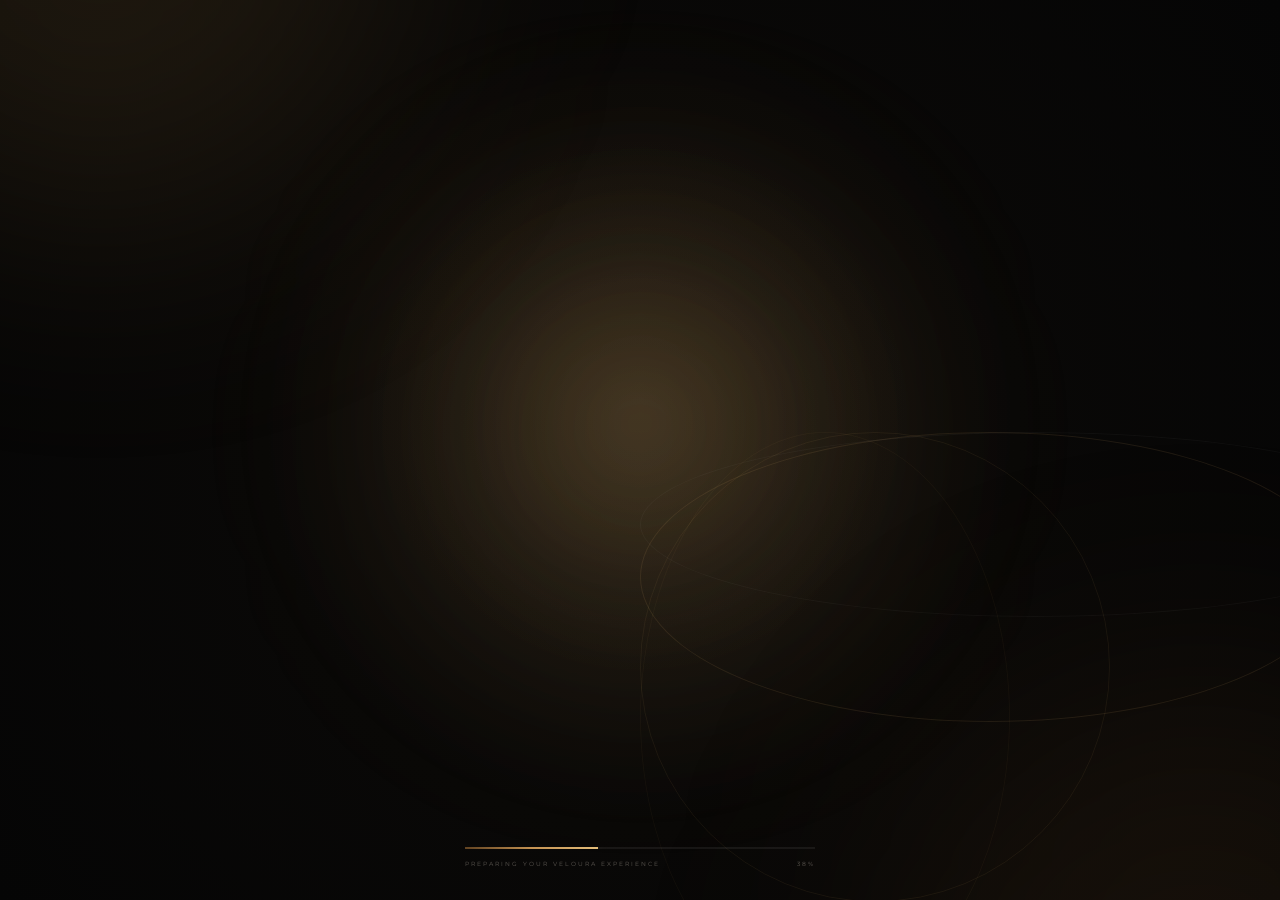
==== commit ec88102d: "Fix welcome intro home flow" ====
--- a/index.html
+++ b/index.html
@@ -12,10 +12,10 @@
 
     <meta
         name="description"
-        content="VelouraCafe - A refined luxury coffee experience in Al Ain, UAE."
-    >
-
-    <title>VelouraCafe | Luxury Café</title>
+        content="Welcome to Veloura Cafe"
+    >
+
+    <title>Veloura Cafe | Welcome</title>
 
 
     <link
@@ -37,12 +37,7 @@
 
     <link
         rel="stylesheet"
-        href="css/style.css"
-    >
-
-    <link
-        rel="stylesheet"
-        href="css/responsive.css"
+        href="css/welcome.css"
     >
 
 </head>
@@ -51,1900 +46,213 @@
 <body>
 
 
-    <div
-        class="cursor-light"
-        id="cursorLight"
-    ></div>
-
-
-
-    <!-- =====================================================
-         PREMIUM NAVBAR
-    ====================================================== -->
-
-    <nav
-        class="navbar"
-        id="navbar"
-    >
-
-
-        <!-- LEFT BRAND -->
-
-        <a
-            href="index.html"
-            class="brand-logo"
-            aria-label="Veloura Home"
+    <main class="welcome-page">
+
+
+        <!-- BACKGROUND LIGHT -->
+
+        <div class="spotlight"></div>
+
+        <div class="background-glow glow-one"></div>
+
+        <div class="background-glow glow-two"></div>
+
+        <div class="background-glow glow-three"></div>
+
+
+        <!-- PARTICLES -->
+
+        <div class="particles">
+
+            <span></span>
+            <span></span>
+            <span></span>
+            <span></span>
+            <span></span>
+            <span></span>
+            <span></span>
+            <span></span>
+            <span></span>
+            <span></span>
+
+        </div>
+
+
+        <!-- TEXTURE -->
+
+        <div class="background-lines"></div>
+
+        <div class="grain"></div>
+
+
+        <!-- 3D ORBITS -->
+
+        <div class="orbit-system">
+
+            <div class="luxury-orbit orbit-one"></div>
+
+            <div class="luxury-orbit orbit-two"></div>
+
+            <div class="luxury-orbit orbit-three"></div>
+
+            <div class="luxury-orbit orbit-four"></div>
+
+        </div>
+
+
+
+        <!-- MAIN CONTENT -->
+
+        <section
+            class="welcome-content"
+            id="welcomeContent"
         >
 
 
-            <span class="brand-monogram">
-
-                <span class="brand-monogram-inner">
-                    V
+            <!-- LOGO -->
+
+            <div class="welcome-logo">
+
+                <div class="logo-outer-ring">
+
+                    <div class="logo-circle">
+
+                        <span>V</span>
+
+                    </div>
+
+                </div>
+
+            </div>
+
+
+
+            <!-- WELCOME -->
+
+            <p class="welcome-small">
+
+                WELCOME TO
+
+            </p>
+
+
+
+            <!-- MAIN TITLE -->
+
+            <div class="brand-title">
+
+                <span class="letter">V</span>
+                <span class="letter">E</span>
+                <span class="letter">L</span>
+                <span class="letter">O</span>
+                <span class="letter">U</span>
+                <span class="letter">R</span>
+                <span class="letter">A</span>
+
+                <div class="title-light"></div>
+
+            </div>
+
+
+
+            <!-- CAFE -->
+
+            <h2 class="cafe-title">
+
+                CAFE
+
+            </h2>
+
+
+
+            <!-- DIVIDER -->
+
+            <div class="gold-divider">
+
+                <span class="divider-line"></span>
+
+                <div class="diamond"></div>
+
+                <span class="divider-line"></span>
+
+            </div>
+
+
+
+            <!-- TAGLINE -->
+
+            <p class="welcome-tagline">
+
+                WHERE EVERY CUP TELLS A STORY
+
+            </p>
+
+
+
+            <!-- LOCATION -->
+
+            <p class="established">
+
+                AL AIN · UAE
+
+                <span></span>
+
+                EST. 2026
+
+            </p>
+
+
+        </section>
+
+
+
+        <!-- LOADING -->
+
+        <div class="welcome-loading">
+
+            <div class="loading-track">
+
+                <span
+                    class="loading-progress"
+                    id="loadingProgress"
+                ></span>
+
+            </div>
+
+
+            <div class="loading-info">
+
+                <span>
+                    PREPARING YOUR VELOURA EXPERIENCE
                 </span>
 
-            </span>
-
-
-            <span class="brand-copy">
-
-
-                <span class="brand-name">
-
-                    VELOURA
-
+                <span id="loadingNumber">
+                    0%
                 </span>
 
-
-                <span class="brand-subtitle">
-
-                    CAFÉ · AL AIN
-
-                </span>
-
-
-            </span>
-
-
-        </a>
-
-
-
-        <!-- CENTER NAVIGATION -->
-
-        <ul class="nav-links">
-
-
-            <li>
-
-                <a
-                    href="index.html"
-                    class="active"
-                >
-
-                    HOME
-
-                </a>
-
-            </li>
-
-
-            <li>
-
-                <a href="story.html">
-
-                    STORY
-
-                </a>
-
-            </li>
-
-
-            <li>
-
-                <a href="gallery.html">
-
-                    GALLERY
-
-                </a>
-
-            </li>
-
-
-            <li>
-
-                <a href="reservation.html">
-
-                    RESERVATION
-
-                </a>
-
-            </li>
-
-
-            <li>
-
-                <a href="menu.html">
-
-                    MENU
-
-                </a>
-
-            </li>
-
-
-        </ul>
-
-
-
-        <!-- RIGHT ACTIONS -->
-
-        <div class="nav-actions">
-
-
-            <!-- CUSTOMER ACCOUNT -->
-
-            <div
-                class="customer-account"
-                id="customerAccount"
-            >
-
-
-                <button
-                    type="button"
-                    class="nav-signin"
-                    id="customerAccountButton"
-                    aria-expanded="false"
-                >
-
-                    <span id="customerAccountName">
-
-                        SIGN IN
-
-                    </span>
-
-
-                    <span
-                        class="customer-arrow"
-                        id="customerArrow"
-                    >
-
-                        ▾
-
-                    </span>
-
-                </button>
-
-
-
-                <!-- ACCOUNT DROPDOWN -->
-
-                <div
-                    class="customer-dropdown"
-                    id="customerDropdown"
-                >
-
-
-                    <div class="customer-dropdown-head">
-
-
-                        <span class="customer-dropdown-label">
-
-                            MY VELOURA
-
-                        </span>
-
-
-                        <strong id="customerDropdownName">
-
-                            Guest
-
-                        </strong>
-
-
-                        <small id="customerDropdownEmail">
-
-                            Welcome to Veloura
-
-                        </small>
-
-
-                    </div>
-
-
-
-                    <a
-                        href="order-history.html"
-                        class="customer-dropdown-link"
-                    >
-
-                        <span>
-
-                            ORDER HISTORY
-
-                        </span>
-
-
-                        <span>
-
-                            →
-
-                        </span>
-
-                    </a>
-
-
-
-                    <a
-                        href="reservation-history.html"
-                        class="customer-dropdown-link"
-                    >
-
-                        <span>
-
-                            RESERVATION HISTORY
-
-                        </span>
-
-
-                        <span>
-
-                            →
-
-                        </span>
-
-                    </a>
-
-
-
-                    <button
-                        type="button"
-                        class="customer-signout"
-                        id="customerSignOut"
-                    >
-
-                        <span>
-
-                            SIGN OUT
-
-                        </span>
-
-
-                        <span>
-
-                            →
-
-                        </span>
-
-                    </button>
-
-
-                </div>
-
-
-            </div>
-
-
-
-            <!-- STAFF PORTAL -->
-
-            <a
-                href="#"
-                class="staff-portal"
-            >
-
-
-                <span class="staff-icon">
-
-
-                    <svg
-                        viewBox="0 0 24 24"
-                        aria-hidden="true"
-                    >
-
-
-                        <path
-                            d="M12 3L19 6V11C19 15.6 16.2 19.5 12 21C7.8 19.5 5 15.6 5 11V6L12 3Z"
-                        ></path>
-
-
-                        <path
-                            d="M9.5 12L11.2 13.7L14.8 10"
-                        ></path>
-
-
-                    </svg>
-
-
-                </span>
-
-
-                <span>
-
-                    Staff Portal
-
-                </span>
-
-
-            </a>
-
-
-
-            <!-- BAG -->
-
-            <a
-                href="menu.html"
-                class="nav-bag"
-                aria-label="Shopping bag"
-            >
-
-
-                <svg
-                    viewBox="0 0 24 24"
-                    aria-hidden="true"
-                >
-
-
-                    <path
-                        d="M6.5 8H17.5L18.5 20H5.5L6.5 8Z"
-                    ></path>
-
-
-                    <path
-                        d="M9 9V6.5C9 4.6 10.3 3 12 3C13.7 3 15 4.6 15 6.5V9"
-                    ></path>
-
-
-                </svg>
-
-
-                <span class="bag-light"></span>
-
-
-            </a>
-
-
-        </div>
-
-
-
-        <button
-            class="menu-toggle"
-            id="menuToggle"
-            aria-label="Open navigation"
-            aria-expanded="false"
+            </div>
+
+        </div>
+
+
+
+        <!-- EXIT -->
+
+        <div
+            class="exit-transition"
+            id="exitTransition"
         >
 
-            <span></span>
-
-            <span></span>
-
-        </button>
-
-
-    </nav>
-
-
-
-    <!-- =====================================================
-         MOBILE MENU
-    ====================================================== -->
-
-    <div
-        class="mobile-menu"
-        id="mobileMenu"
-    >
-
-
-        <a href="index.html">
-
-            HOME
-
-        </a>
-
-
-        <a href="story.html">
-
-            STORY
-
-        </a>
-
-
-        <a href="gallery.html">
-
-            GALLERY
-
-        </a>
-
-
-        <a href="reservation.html">
-
-            RESERVATION
-
-        </a>
-
-
-        <a href="menu.html">
-
-            MENU
-
-        </a>
-
-
-
-        <div class="mobile-divider"></div>
-
-
-
-        <button
-            type="button"
-            class="mobile-customer-button"
-            id="mobileCustomerButton"
-        >
-
-            SIGN IN
-
-        </button>
-
-
-
-        <div
-            class="mobile-customer-links"
-            id="mobileCustomerLinks"
-        >
-
-
-            <a href="order-history.html">
-
-                ORDER HISTORY
-
-            </a>
-
-
-            <a href="reservation-history.html">
-
-                RESERVATION HISTORY
-
-            </a>
-
-
-            <button
-                type="button"
-                id="mobileCustomerSignOut"
-            >
-
-                SIGN OUT
-
-            </button>
-
-
-        </div>
-
-
-
-        <a href="#">
-
-            STAFF PORTAL
-
-        </a>
-
-
-    </div>
-
-
-
-    <!-- =====================================================
-         HERO
-    ====================================================== -->
-
-    <header
-        class="hero"
-        id="home"
-    >
-
-
-        <video
-            class="hero-video"
-            autoplay
-            muted
-            loop
-            playsinline
-        >
-
-
-            <source
-                src="assets/videos/hero.mp4"
-                type="video/mp4"
-            >
-
-
-        </video>
-
-
-
-        <div class="hero-overlay"></div>
-
-        <div class="hero-vignette"></div>
-
-
-
-        <div
-            class="hero-content"
-            id="heroContent"
-        >
-
-
-            <div class="hero-chip hero-fade">
-
-
-                <span>
-
-                    ✦
-
-                </span>
-
-
-                <p>
-
-                    EST. 2026 · AL AIN · UAE
-
-                </p>
-
-
-            </div>
-
-
-
-            <p class="hero-eyebrow hero-fade">
-
-                A REFINED COFFEE EXPERIENCE
-
-            </p>
-
-
-
-            <h1 class="hero-title">
-
-                VELOURA
-
-            </h1>
-
-
-
-            <div class="hero-line hero-fade">
-
-                <span></span>
-
-                <i></i>
-
-                <span></span>
-
-            </div>
-
-
-
-            <h2 class="hero-tagline hero-fade">
-
-                WHERE EVERY CUP TELLS A STORY
-
-            </h2>
-
-
-
-            <p class="hero-description hero-fade">
-
-                Thoughtfully crafted coffee,
-                elegant flavours and quiet moments
-                designed to stay with you.
-
-            </p>
-
-
-
-            <div class="hero-actions hero-fade">
-
-
-                <a
-                    href="#experience"
-                    class="hero-primary magnetic"
-                >
-
-                    DISCOVER VELOURA
-
-                    <span>
-
-                        ↗
-
-                    </span>
-
-                </a>
-
-
-
-                <a
-                    href="reservation.html"
-                    class="hero-secondary magnetic"
-                >
-
-                    BOOK A TABLE
-
-                    <span>
-
-                        ↗
-
-                    </span>
-
-                </a>
-
-
-            </div>
-
-
-
-            <a
-                href="#experience"
-                class="hero-scroll"
-            >
-
-
-                <span>
-
-                    EXPLORE
-
-                </span>
-
-
-                <i>
-
-                    ↓
-
-                </i>
-
-
-            </a>
-
-
-        </div>
-
-
-    </header>
-
-
-
-    <!-- =====================================================
-         EXPERIENCE
-    ====================================================== -->
-
-    <main>
-
-
-        <section
-            class="experience-section luxury-surface"
-            id="experience"
-        >
-
-
-            <div class="container">
-
-
-
-                <div class="experience-top reveal">
-
-
-
-                    <div class="section-mark">
-
-
-                        <span>
-
-                            01
-
-                        </span>
-
-
-                    </div>
-
-
-
-                    <div class="experience-heading">
-
-
-                        <p class="eyebrow">
-
-                            THE VELOURA EXPERIENCE
-
-                        </p>
-
-
-
-                        <h2>
-
-                            Crafted for
-                            meaningful moments.
-
-                        </h2>
-
-
-                    </div>
-
-
-
-                    <div class="experience-intro">
-
-
-                        <p>
-
-                            Veloura brings together coffee,
-                            atmosphere and thoughtful hospitality
-                            in a refined setting made for slowing down.
-
-                        </p>
-
-
-                    </div>
-
-
-                </div>
-
-
-
-                <div class="animated-divider"></div>
-
-
-
-                <div class="experience-grid">
-
-
-
-                    <div class="experience-copy reveal">
-
-
-
-                        <p class="lead-copy">
-
-                            Coffee feels different when
-                            every detail around it is considered.
-
-                        </p>
-
-
-
-                        <p>
-
-                            From the first aroma to the final sip,
-                            Veloura is designed around comfort,
-                            flavour and a sense of quiet luxury.
-
-                        </p>
-
-
-
-                        <div class="mini-stats">
-
-
-
-                            <div>
-
-
-                                <small>
-
-                                    STYLE
-
-                                </small>
-
-
-                                <strong>
-
-                                    REFINED
-
-                                </strong>
-
-
-                            </div>
-
-
-
-                            <div>
-
-
-                                <small>
-
-                                    EXPERIENCE
-
-                                </small>
-
-
-                                <strong>
-
-                                    PERSONAL
-
-                                </strong>
-
-
-                            </div>
-
-
-                        </div>
-
-
-
-                        <a
-                            href="story.html"
-                            class="text-link"
-                        >
-
-                            DISCOVER OUR STORY
-
-                            <span>
-
-                                ↗
-
-                            </span>
-
-                        </a>
-
-
-                    </div>
-
-
-
-                    <div
-                        class="experience-visual tilt-card reveal"
-                        data-tilt
-                    >
-
-
-
-                        <div class="visual-frame">
-
-
-
-                            <img
-                                src="assets/images/home-coffee.jpg"
-                                alt="Veloura signature coffee"
-                            >
-
-
-
-                            <div class="image-soft-overlay"></div>
-
-
-
-                            <span class="visual-code">
-
-                                SIGNATURE · 01
-
-                            </span>
-
-
-                        </div>
-
-
-
-                        <div class="floating-glass-card">
-
-
-
-                            <span>
-
-                                VELOURA
-
-                            </span>
-
-
-
-                            <strong>
-
-                                Signature Coffee
-
-                            </strong>
-
-
-
-                            <small>
-
-                                CRAFTED WITH INTENTION
-
-                            </small>
-
-
-                        </div>
-
-
-
-                        <div class="floating-orbit">
-
-                            <span></span>
-
-                        </div>
-
-
-                    </div>
-
-
-                </div>
-
-
-            </div>
-
-
-        </section>
-
-
-
-        <!-- =================================================
-             SIGNATURE MOMENT
-        ================================================== -->
-
-        <section class="signature-section luxury-surface-dark">
-
-
-            <div class="container">
-
-
-                <div class="signature-header reveal">
-
-
-                    <div>
-
-
-                        <p class="eyebrow">
-
-                            A MOMENT OF INDULGENCE
-
-                        </p>
-
-
-
-                        <h2>
-
-                            Crafted to pair beautifully.
-
-                        </h2>
-
-
-                    </div>
-
-
-
-                    <p>
-
-                        Elegant coffee and dessert pairings
-                        created for a richer café experience.
-
-                    </p>
-
-
-                </div>
-
-
-
-                <div class="signature-layout">
-
-
-
-                    <div
-                        class="signature-photo tilt-card reveal"
-                        data-tilt
-                    >
-
-
-
-                        <img
-                            src="assets/images/home-dessert.jpg"
-                            alt="Veloura coffee and dessert"
-                        >
-
-
-
-                        <div class="signature-image-overlay"></div>
-
-
-
-                        <div class="signature-photo-bottom">
-
-
-                            <span>
-
-                                02
-
-                            </span>
-
-
-                            <p>
-
-                                COFFEE · DESSERT · MOMENTS
-
-                            </p>
-
-
-                        </div>
-
-
-                    </div>
-
-
-
-                    <div class="signature-content reveal">
-
-
-
-                        <p class="eyebrow">
-
-                            SIGNATURE PAIRING
-
-                        </p>
-
-
-
-                        <h3>
-
-                            Rich flavour.
-                            Elegant finish.
-
-                        </h3>
-
-
-
-                        <p>
-
-                            Every pairing is selected to feel
-                            balanced, memorable and unmistakably Veloura.
-
-                        </p>
-
-
-
-                        <div class="signature-list">
-
-
-
-                            <div>
-
-
-                                <span>
-
-                                    01
-
-                                </span>
-
-
-                                <p>
-
-                                    Handcrafted coffee
-
-                                </p>
-
-
-                            </div>
-
-
-
-                            <div>
-
-
-                                <span>
-
-                                    02
-
-                                </span>
-
-
-                                <p>
-
-                                    Curated desserts
-
-                                </p>
-
-
-                            </div>
-
-
-
-                            <div>
-
-
-                                <span>
-
-                                    03
-
-                                </span>
-
-
-                                <p>
-
-                                    Elegant presentation
-
-                                </p>
-
-
-                            </div>
-
-
-                        </div>
-
-
-
-                        <a
-                            href="gallery.html"
-                            class="text-link"
-                        >
-
-                            VIEW OUR GALLERY
-
-                            <span>
-
-                                ↗
-
-                            </span>
-
-                        </a>
-
-
-                    </div>
-
-
-                </div>
-
-
-            </div>
-
-
-        </section>
-
-
-
-        <!-- =================================================
-             VALUES
-        ================================================== -->
-
-        <section class="values-section luxury-surface">
-
-
-            <div class="container">
-
-
-
-                <div class="values-header reveal">
-
-
-
-                    <p class="eyebrow">
-
-                        THE VELOURA STANDARD
-
-                    </p>
-
-
-
-                    <h2>
-
-                        Luxury in every detail.
-
-                    </h2>
-
-
-
-                    <p>
-
-                        Beautiful experiences come
-                        from simple details done exceptionally well.
-
-                    </p>
-
-
-                </div>
-
-
-
-                <div class="values-grid">
-
-
-
-                    <article class="value-card reveal">
-
-
-                        <span class="value-number">
-
-                            01
-
-                        </span>
-
-
-
-                        <div class="value-symbol">
-
-                            ◇
-
-                        </div>
-
-
-
-                        <h3>
-
-                            CRAFT
-
-                        </h3>
-
-
-
-                        <p>
-
-                            Selected ingredients,
-                            careful preparation and consistency
-                            in every cup.
-
-                        </p>
-
-
-
-                        <div class="value-line"></div>
-
-
-                    </article>
-
-
-
-                    <article class="value-card reveal">
-
-
-                        <span class="value-number">
-
-                            02
-
-                        </span>
-
-
-
-                        <div class="value-symbol">
-
-                            ◇
-
-                        </div>
-
-
-
-                        <h3>
-
-                            ATMOSPHERE
-
-                        </h3>
-
-
-
-                        <p>
-
-                            Warm lighting,
-                            elegant textures and an atmosphere
-                            designed for calm moments.
-
-                        </p>
-
-
-
-                        <div class="value-line"></div>
-
-
-                    </article>
-
-
-
-                    <article class="value-card reveal">
-
-
-                        <span class="value-number">
-
-                            03
-
-                        </span>
-
-
-
-                        <div class="value-symbol">
-
-                            ◇
-
-                        </div>
-
-
-
-                        <h3>
-
-                            HOSPITALITY
-
-                        </h3>
-
-
-
-                        <p>
-
-                            Personal service,
-                            attention to detail and a welcome
-                            that feels effortless.
-
-                        </p>
-
-
-
-                        <div class="value-line"></div>
-
-
-                    </article>
-
-
-                </div>
-
-
-            </div>
-
-
-        </section>
-
-
-
-        <!-- =================================================
-             INTERIOR
-        ================================================== -->
-
-        <section class="interior-section">
-
-
-
-            <img
-                src="assets/images/home-interior.jpg"
-                alt="Veloura café interior"
-                class="interior-image"
-                id="interiorImage"
-            >
-
-
-
-            <div class="interior-overlay"></div>
-
-
-
-            <div class="interior-border"></div>
-
-
-
-            <div class="interior-content reveal">
-
-
-
-                <p class="eyebrow">
-
-                    INSIDE VELOURA
-
-                </p>
-
-
-
-                <h2>
-
-                    A space worth staying for.
-
-                </h2>
-
-
-
-                <p>
-
-                    Settle in, slow down and enjoy
-                    a café experience created around you.
-
-                </p>
-
-
-
-                <a
-                    href="reservation.html"
-                    class="hero-primary magnetic"
-                >
-
-                    RESERVE YOUR TABLE
-
-                    <span>
-
-                        ↗
-
-                    </span>
-
-                </a>
-
-
-            </div>
-
-
-        </section>
+            <div class="exit-circle"></div>
+
+        </div>
 
 
     </main>
 
 
 
-    <!-- =====================================================
-         FOOTER
-    ====================================================== -->
-
-    <footer class="footer">
-
-
-        <div class="container">
-
-
-
-            <div class="footer-grid">
-
-
-
-                <div class="footer-brand">
-
-
-
-                    <a
-                        href="index.html"
-                        class="footer-logo"
-                    >
-
-                        VELOURA
-
-                    </a>
-
-
-
-                    <p>
-
-                        Where every cup tells a story.
-
-                    </p>
-
-
-                </div>
-
-
-
-                <div class="footer-column">
-
-
-                    <h4>
-
-                        EXPLORE
-
-                    </h4>
-
-
-                    <a href="index.html">
-
-                        Home
-
-                    </a>
-
-
-                    <a href="story.html">
-
-                        Story
-
-                    </a>
-
-
-                    <a href="gallery.html">
-
-                        Gallery
-
-                    </a>
-
-
-                    <a href="menu.html">
-
-                        Menu
-
-                    </a>
-
-
-                </div>
-
-
-
-                <div class="footer-column">
-
-
-                    <h4>
-
-                        VISIT
-
-                    </h4>
-
-
-                    <p>
-
-                        Al Ain, UAE
-
-                    </p>
-
-
-                    <p>
-
-                        Open Daily
-
-                    </p>
-
-
-                    <p>
-
-                        07:00 — 23:00
-
-                    </p>
-
-
-                </div>
-
-
-
-                <div class="footer-column">
-
-
-                    <h4>
-
-                        FOLLOW
-
-                    </h4>
-
-
-                    <a href="#">
-
-                        Instagram
-
-                    </a>
-
-
-                    <a href="#">
-
-                        Facebook
-
-                    </a>
-
-
-                    <a href="#">
-
-                        TikTok
-
-                    </a>
-
-
-                </div>
-
-
-            </div>
-
-
-
-            <div class="footer-bottom">
-
-
-                <span>
-
-                    © 2026 VELOURACAFE
-
-                </span>
-
-
-                <span>
-
-                    AL AIN · UAE
-
-                </span>
-
-
-            </div>
-
-
-        </div>
-
-
-    </footer>
-
-
-
-    <!-- =====================================================
-         CUSTOMER SIGN IN / SIGN UP MODAL
-    ====================================================== -->
-
-    <div
-        class="customer-auth-modal"
-        id="customerAuthModal"
-        aria-hidden="true"
-    >
-
-
-        <div
-            class="customer-auth-backdrop"
-            id="customerAuthBackdrop"
-        ></div>
-
-
-
-        <div
-            class="customer-auth-card"
-            role="dialog"
-            aria-modal="true"
-            aria-labelledby="customerAuthTitle"
-        >
-
-
-
-            <button
-                type="button"
-                class="customer-auth-close"
-                id="customerAuthClose"
-                aria-label="Close"
-            >
-
-                ×
-
-            </button>
-
-
-
-            <div class="customer-auth-logo">
-
-
-                <span>
-
-                    V
-
-                </span>
-
-
-            </div>
-
-
-
-            <p class="customer-auth-eyebrow">
-
-                WELCOME TO VELOURA
-
-            </p>
-
-
-
-            <h2 id="customerAuthTitle">
-
-                Your Veloura
-
-            </h2>
-
-
-
-            <div class="customer-auth-tabs">
-
-
-
-                <button
-                    type="button"
-                    class="customer-auth-tab active"
-                    id="customerSignupTab"
-                >
-
-                    SIGN UP
-
-                </button>
-
-
-
-                <button
-                    type="button"
-                    class="customer-auth-tab"
-                    id="customerSigninTab"
-                >
-
-                    SIGN IN
-
-                </button>
-
-
-            </div>
-
-
-
-            <!-- SIGN UP -->
-
-            <form
-                class="customer-auth-form active"
-                id="customerSignupForm"
-            >
-
-
-
-                <div class="customer-auth-field">
-
-
-                    <label for="customerSignupName">
-
-                        YOUR NAME
-
-                    </label>
-
-
-                    <input
-                        type="text"
-                        id="customerSignupName"
-                        placeholder="Enter your name"
-                        autocomplete="name"
-                    >
-
-
-                </div>
-
-
-
-                <div class="customer-auth-field">
-
-
-                    <label for="customerSignupEmail">
-
-                        EMAIL ADDRESS
-
-                    </label>
-
-
-                    <input
-                        type="email"
-                        id="customerSignupEmail"
-                        placeholder="name@email.com"
-                        autocomplete="email"
-                    >
-
-
-                </div>
-
-
-
-                <div class="customer-auth-field">
-
-
-                    <label for="customerSignupPhone">
-
-                        PHONE NUMBER
-
-                    </label>
-
-
-                    <input
-                        type="tel"
-                        id="customerSignupPhone"
-                        placeholder="+971 50 000 0000"
-                        autocomplete="tel"
-                    >
-
-
-                </div>
-
-
-
-                <div class="customer-auth-field">
-
-
-                    <label for="customerSignupPassword">
-
-                        PASSWORD
-
-                    </label>
-
-
-                    <input
-                        type="password"
-                        id="customerSignupPassword"
-                        placeholder="Minimum 6 characters"
-                        autocomplete="new-password"
-                    >
-
-
-                </div>
-
-
-
-                <p
-                    class="customer-auth-error"
-                    id="customerSignupError"
-                ></p>
-
-
-
-                <button
-                    type="submit"
-                    class="customer-auth-submit"
-                >
-
-                    CREATE MY VELOURA ACCOUNT
-
-                </button>
-
-
-            </form>
-
-
-
-            <!-- SIGN IN -->
-
-            <form
-                class="customer-auth-form"
-                id="customerSigninForm"
-            >
-
-
-
-                <div class="customer-auth-field">
-
-
-                    <label for="customerSigninEmail">
-
-                        EMAIL ADDRESS
-
-                    </label>
-
-
-                    <input
-                        type="email"
-                        id="customerSigninEmail"
-                        placeholder="name@email.com"
-                        autocomplete="email"
-                    >
-
-
-                </div>
-
-
-
-                <div class="customer-auth-field">
-
-
-                    <label for="customerSigninPassword">
-
-                        PASSWORD
-
-                    </label>
-
-
-                    <input
-                        type="password"
-                        id="customerSigninPassword"
-                        placeholder="Your password"
-                        autocomplete="current-password"
-                    >
-
-
-                </div>
-
-
-
-                <p
-                    class="customer-auth-error"
-                    id="customerSigninError"
-                ></p>
-
-
-
-                <button
-                    type="submit"
-                    class="customer-auth-submit"
-                >
-
-                    SIGN IN TO VELOURA
-
-                </button>
-
-
-            </form>
-
-
-        </div>
-
-
-    </div>
-
-
-
-    <script src="js/main.js"></script>
+    <script src="js/welcome.js"></script>
 
 
 </body>
--- a/css/welcome.css
+++ b/css/welcome.css
@@ -0,0 +1,1792 @@
+/* =========================================================
+   VELOURA CAFE
+   PREMIUM CINEMATIC WELCOME
+========================================================= */
+
+
+/* =========================================================
+   RESET
+========================================================= */
+
+* {
+    margin: 0;
+    padding: 0;
+    box-sizing: border-box;
+}
+
+html,
+body {
+    width: 100%;
+    height: 100%;
+}
+
+body {
+    overflow: hidden;
+    background: #070706;
+    font-family: "Montserrat", sans-serif;
+}
+
+
+/* =========================================================
+   VARIABLES
+========================================================= */
+
+:root {
+    --black: #070706;
+    --black-soft: #0d0c0a;
+    --cream: #f6f0e7;
+    --cream-soft: #ddd2c3;
+    --gold: #c89b5f;
+    --gold-light: #e5bf7d;
+    --gold-soft: rgba(229, 191, 125, 0.22);
+}
+
+
+/* =========================================================
+   PAGE
+========================================================= */
+
+.welcome-page {
+    position: relative;
+    width: 100%;
+    height: 100vh;
+    min-height: 100svh;
+    overflow: hidden;
+
+    display: flex;
+    align-items: center;
+    justify-content: center;
+
+    isolation: isolate;
+
+    background:
+        radial-gradient(
+            circle at 50% 45%,
+            rgba(115, 82, 45, 0.18),
+            transparent 33%
+        ),
+        radial-gradient(
+            circle at 50% 50%,
+            #12100d 0%,
+            #090807 48%,
+            #050505 100%
+        );
+}
+
+
+/* =========================================================
+   CENTER SPOTLIGHT
+========================================================= */
+
+.spotlight {
+    position: absolute;
+    z-index: 0;
+
+    width: 850px;
+    height: 850px;
+
+    left: 50%;
+    top: 47%;
+
+    transform: translate(-50%, -50%);
+
+    border-radius: 50%;
+
+    background:
+        radial-gradient(
+            circle,
+            rgba(221, 178, 108, 0.11) 0%,
+            rgba(163, 112, 55, 0.05) 30%,
+            transparent 68%
+        );
+
+    filter: blur(8px);
+
+    animation: spotlightPulse 5s ease-in-out infinite;
+}
+
+
+/* =========================================================
+   BACKGROUND GLOWS
+========================================================= */
+
+.background-glow {
+    position: absolute;
+    border-radius: 50%;
+    filter: blur(130px);
+    pointer-events: none;
+}
+
+.glow-one {
+    width: 600px;
+    height: 600px;
+
+    top: -380px;
+    left: -200px;
+
+    background: rgba(194, 145, 81, 0.13);
+
+    animation: glowOneMove 9s ease-in-out infinite alternate;
+}
+
+.glow-two {
+    width: 620px;
+    height: 620px;
+
+    bottom: -400px;
+    right: -230px;
+
+    background: rgba(140, 91, 40, 0.12);
+
+    animation: glowTwoMove 10s ease-in-out infinite alternate;
+}
+
+.glow-three {
+    width: 400px;
+    height: 400px;
+
+    left: 50%;
+    top: 48%;
+
+    transform: translate(-50%, -50%);
+
+    background: rgba(230, 190, 119, 0.10);
+
+    animation: glowCenter 4s ease-in-out infinite;
+}
+
+
+/* =========================================================
+   TEXTURE
+========================================================= */
+
+.background-lines {
+    position: absolute;
+    inset: 0;
+
+    opacity: 0.13;
+
+    pointer-events: none;
+
+    background-image:
+        linear-gradient(
+            rgba(255,255,255,0.018) 1px,
+            transparent 1px
+        ),
+        linear-gradient(
+            90deg,
+            rgba(255,255,255,0.018) 1px,
+            transparent 1px
+        );
+
+    background-size: 100px 100px;
+
+    mask-image:
+        radial-gradient(
+            circle at center,
+            black 0%,
+            transparent 72%
+        );
+}
+
+.grain {
+    position: absolute;
+    inset: 0;
+
+    opacity: 0.032;
+
+    pointer-events: none;
+
+    background-image:
+        repeating-linear-gradient(
+            45deg,
+            rgba(255,255,255,0.04) 0px,
+            rgba(255,255,255,0.04) 1px,
+            transparent 1px,
+            transparent 4px
+        );
+}
+
+
+/* =========================================================
+   PARTICLES
+========================================================= */
+
+.particles {
+    position: absolute;
+    inset: 0;
+
+    overflow: hidden;
+
+    pointer-events: none;
+}
+
+.particles span {
+    position: absolute;
+
+    width: 3px;
+    height: 3px;
+
+    border-radius: 50%;
+
+    background: var(--gold-light);
+
+    opacity: 0;
+
+    box-shadow:
+        0 0 12px rgba(229,191,125,0.7);
+
+    animation:
+        particleFloat
+        7s linear
+        infinite;
+}
+
+.particles span:nth-child(1) {
+    left: 15%;
+    bottom: 10%;
+    animation-delay: 0s;
+}
+
+.particles span:nth-child(2) {
+    left: 28%;
+    bottom: 5%;
+    animation-delay: 1.5s;
+}
+
+.particles span:nth-child(3) {
+    left: 38%;
+    bottom: 12%;
+    animation-delay: 3s;
+}
+
+.particles span:nth-child(4) {
+    left: 48%;
+    bottom: 3%;
+    animation-delay: 4.2s;
+}
+
+.particles span:nth-child(5) {
+    left: 60%;
+    bottom: 9%;
+    animation-delay: 2.1s;
+}
+
+.particles span:nth-child(6) {
+    left: 72%;
+    bottom: 4%;
+    animation-delay: 5s;
+}
+
+.particles span:nth-child(7) {
+    left: 82%;
+    bottom: 13%;
+    animation-delay: 1s;
+}
+
+.particles span:nth-child(8) {
+    left: 21%;
+    bottom: 20%;
+    animation-delay: 3.7s;
+}
+
+.particles span:nth-child(9) {
+    left: 67%;
+    bottom: 18%;
+    animation-delay: 0.8s;
+}
+
+.particles span:nth-child(10) {
+    left: 91%;
+    bottom: 6%;
+    animation-delay: 4.8s;
+}
+
+
+/* =========================================================
+   ORBIT SYSTEM
+========================================================= */
+
+.orbit-system {
+    position: absolute;
+    z-index: 1;
+
+    left: 50%;
+    top: 48%;
+
+    width: 900px;
+    height: 650px;
+
+    transform:
+        translate(-50%, -50%);
+
+    perspective: 1400px;
+    transform-style: preserve-3d;
+
+    pointer-events: none;
+}
+
+.luxury-orbit {
+    position: absolute;
+
+    left: 50%;
+    top: 50%;
+
+    border-radius: 50%;
+
+    transform-style: preserve-3d;
+}
+
+.orbit-one {
+    width: 700px;
+    height: 290px;
+
+    border:
+        1px solid
+        rgba(228, 187, 121, 0.10);
+
+    animation:
+        orbitOne
+        17s linear
+        infinite;
+}
+
+.orbit-two {
+    width: 470px;
+    height: 470px;
+
+    border:
+        1px solid
+        rgba(228, 187, 121, 0.07);
+
+    animation:
+        orbitTwo
+        19s linear
+        infinite reverse;
+}
+
+.orbit-three {
+    width: 790px;
+    height: 185px;
+
+    border:
+        1px solid
+        rgba(255,255,255,0.035);
+
+    animation:
+        orbitThree
+        22s linear
+        infinite;
+}
+
+.orbit-four {
+    width: 370px;
+    height: 570px;
+
+    border:
+        1px solid
+        rgba(228,187,121,0.045);
+
+    animation:
+        orbitFour
+        25s linear
+        infinite reverse;
+}
+
+
+/* =========================================================
+   CONTENT
+========================================================= */
+
+.welcome-content {
+    position: relative;
+    z-index: 10;
+
+    width:
+        min(
+            1250px,
+            calc(100% - 70px)
+        );
+
+    display: flex;
+    flex-direction: column;
+    align-items: center;
+    justify-content: center;
+
+    text-align: center;
+
+    perspective: 1500px;
+
+    transform:
+        scale(0.84)
+        translateY(15px);
+
+    opacity: 0;
+
+    animation:
+        cinematicContentEnter
+        1.2s
+        cubic-bezier(
+            0.16,
+            1,
+            0.3,
+            1
+        )
+        forwards;
+}
+
+
+/* =========================================================
+   LOGO
+========================================================= */
+
+.welcome-logo {
+    opacity: 0;
+
+    transform:
+        translateY(-25px)
+        scale(0.65)
+        rotateY(-35deg);
+
+    animation:
+        logoEnter
+        1.1s
+        cubic-bezier(
+            0.16,
+            1,
+            0.3,
+            1
+        )
+        0.15s
+        forwards;
+}
+
+.logo-outer-ring {
+    position: relative;
+
+    width: 110px;
+    height: 110px;
+
+    display: flex;
+    align-items: center;
+    justify-content: center;
+
+    border-radius: 50%;
+}
+
+.logo-outer-ring::before {
+    content: "";
+
+    position: absolute;
+    inset: 0;
+
+    border-radius: 50%;
+
+    border:
+        1px solid
+        rgba(225, 188, 125, 0.12);
+
+    animation:
+        outerRingPulse
+        3s ease-in-out
+        infinite;
+}
+
+.logo-circle {
+    position: relative;
+
+    width: 90px;
+    height: 90px;
+
+    display: flex;
+    align-items: center;
+    justify-content: center;
+
+    border-radius: 50%;
+
+    border:
+        1px solid
+        rgba(225, 188, 125, 0.62);
+
+    background:
+        rgba(16, 13, 10, 0.52);
+
+    backdrop-filter: blur(8px);
+
+    box-shadow:
+        0 0 55px
+        rgba(225, 188, 125, 0.11),
+        inset 0 0 25px
+        rgba(225, 188, 125, 0.025);
+
+    animation:
+        logoFloat
+        4s ease-in-out
+        infinite;
+}
+
+.logo-circle::before {
+    content: "";
+
+    position: absolute;
+
+    inset: 9px;
+
+    border-radius: 50%;
+
+    border:
+        1px solid
+        rgba(225,188,125,0.13);
+}
+
+.logo-circle::after {
+    content: "";
+
+    position: absolute;
+
+    inset: -8px;
+
+    border-radius: 50%;
+
+    border:
+        1px solid
+        rgba(225,188,125,0.08);
+
+    animation:
+        logoWave
+        2.6s ease-out
+        infinite;
+}
+
+.logo-circle span {
+    color: var(--gold-light);
+
+    font-family:
+        "Cormorant Garamond",
+        serif;
+
+    font-size: 59px;
+
+    font-weight: 500;
+
+    line-height: 1;
+
+    text-shadow:
+        0 0 25px
+        rgba(229, 191, 125, 0.20);
+}
+
+
+/* =========================================================
+   WELCOME TO
+   UPDATED - BIGGER + MORE PREMIUM
+========================================================= */
+
+.welcome-small {
+    position: relative;
+
+    margin-top: 34px;
+    margin-bottom: 8px;
+
+    color: #e9c781;
+
+    font-family:
+        "Montserrat",
+        sans-serif;
+
+    font-size: 18px;
+
+    font-weight: 500;
+
+    letter-spacing: 11px;
+
+    padding-left: 11px;
+
+    opacity: 0;
+
+    transform:
+        translateY(24px)
+        scale(0.88);
+
+    text-shadow:
+        0 0 12px
+        rgba(229, 191, 125, 0.22),
+        0 0 28px
+        rgba(229, 191, 125, 0.08);
+
+    animation:
+        welcomeTextReveal
+        1s
+        cubic-bezier(
+            0.16,
+            1,
+            0.3,
+            1
+        )
+        0.55s
+        forwards;
+}
+
+.welcome-small::before,
+.welcome-small::after {
+    content: "";
+
+    position: absolute;
+
+    top: 50%;
+
+    width: 55px;
+    height: 1px;
+
+    background:
+        linear-gradient(
+            90deg,
+            transparent,
+            rgba(229,191,125,0.55)
+        );
+}
+
+.welcome-small::before {
+    right: calc(100% + 22px);
+}
+
+.welcome-small::after {
+    left: calc(100% + 22px);
+
+    transform: rotate(180deg);
+}
+
+
+/* =========================================================
+   MAIN BRAND TITLE
+========================================================= */
+
+.brand-title {
+    position: relative;
+
+    margin-top: 4px;
+
+    display: flex;
+
+    align-items: center;
+    justify-content: center;
+
+    gap:
+        clamp(
+            3px,
+            0.9vw,
+            15px
+        );
+
+    overflow: hidden;
+
+    perspective: 1500px;
+}
+
+.brand-title .letter {
+    position: relative;
+
+    display: inline-block;
+
+    color: var(--cream);
+
+    font-family:
+        "Cormorant Garamond",
+        Georgia,
+        serif;
+
+    font-size:
+        clamp(
+            105px,
+            13vw,
+            190px
+        );
+
+    font-weight: 500;
+
+    line-height: 0.88;
+
+    opacity: 0;
+
+    transform:
+        translateY(80px)
+        rotateX(-70deg)
+        rotateY(10deg)
+        translateZ(-120px);
+
+    filter:
+        blur(9px);
+
+    text-shadow:
+        0 4px 30px
+        rgba(255,255,255,0.015);
+
+    animation:
+        letterReveal
+        1.2s
+        cubic-bezier(
+            0.16,
+            1,
+            0.3,
+            1
+        )
+        forwards;
+}
+
+.brand-title .letter:nth-child(1) {
+    animation-delay: 0.72s;
+}
+
+.brand-title .letter:nth-child(2) {
+    animation-delay: 0.80s;
+}
+
+.brand-title .letter:nth-child(3) {
+    animation-delay: 0.88s;
+}
+
+.brand-title .letter:nth-child(4) {
+    animation-delay: 0.96s;
+}
+
+.brand-title .letter:nth-child(5) {
+    animation-delay: 1.04s;
+}
+
+.brand-title .letter:nth-child(6) {
+    animation-delay: 1.12s;
+}
+
+.brand-title .letter:nth-child(7) {
+    animation-delay: 1.20s;
+}
+
+
+/* =========================================================
+   TITLE LIGHT SWEEP
+========================================================= */
+
+.title-light {
+    position: absolute;
+    z-index: 20;
+
+    top: 0;
+    bottom: 0;
+
+    width: 190px;
+
+    left: -250px;
+
+    pointer-events: none;
+
+    transform:
+        skewX(-22deg);
+
+    background:
+        linear-gradient(
+            90deg,
+            transparent,
+            rgba(255,245,222,0.03),
+            rgba(255,230,178,0.20),
+            rgba(255,245,222,0.04),
+            transparent
+        );
+
+    filter:
+        blur(3px);
+
+    animation:
+        titleSweep
+        3.5s ease-in-out
+        1.5s
+        infinite;
+}
+
+
+/* =========================================================
+   CAFE
+========================================================= */
+
+.cafe-title {
+    margin-top: 16px;
+
+    padding-left: 22px;
+
+    color:
+        var(--cream-soft);
+
+    font-size:
+        clamp(
+            15px,
+            1.5vw,
+            21px
+        );
+
+    font-weight: 400;
+
+    letter-spacing:
+        clamp(
+            13px,
+            2vw,
+            27px
+        );
+
+    opacity: 0;
+
+    transform:
+        translateY(20px);
+
+    animation:
+        fadeUp
+        0.8s ease
+        1.45s
+        forwards;
+}
+
+
+/* =========================================================
+   GOLD DIVIDER
+========================================================= */
+
+.gold-divider {
+    width: 350px;
+
+    margin-top: 32px;
+
+    display: flex;
+    align-items: center;
+    justify-content: center;
+
+    gap: 16px;
+
+    opacity: 0;
+
+    transform:
+        scaleX(0.5);
+
+    animation:
+        dividerEnter
+        0.9s ease
+        1.65s
+        forwards;
+}
+
+.divider-line {
+    flex: 1;
+    height: 1px;
+}
+
+.divider-line:first-child {
+    background:
+        linear-gradient(
+            90deg,
+            transparent,
+            var(--gold-light)
+        );
+}
+
+.divider-line:last-child {
+    background:
+        linear-gradient(
+            90deg,
+            var(--gold-light),
+            transparent
+        );
+}
+
+.diamond {
+    width: 8px;
+    height: 8px;
+
+    border:
+        1px solid
+        var(--gold-light);
+
+    transform:
+        rotate(45deg);
+
+    box-shadow:
+        0 0 12px
+        rgba(229,191,125,0.15);
+
+    animation:
+        diamondRotate
+        6s linear
+        infinite;
+}
+
+
+/* =========================================================
+   TAGLINE
+========================================================= */
+
+.welcome-tagline {
+    margin-top: 28px;
+
+    color:
+        var(--cream-soft);
+
+    font-size:
+        clamp(
+            10px,
+            1vw,
+            13px
+        );
+
+    font-weight: 400;
+
+    letter-spacing: 6px;
+
+    opacity: 0;
+
+    transform:
+        translateY(16px);
+
+    animation:
+        fadeUp
+        0.85s ease
+        1.85s
+        forwards;
+}
+
+
+/* =========================================================
+   LOCATION
+========================================================= */
+
+.established {
+    margin-top: 15px;
+
+    display: flex;
+    align-items: center;
+
+    gap: 16px;
+
+    color:
+        rgba(214, 202, 188, 0.44);
+
+    font-size: 8px;
+
+    letter-spacing: 3px;
+
+    opacity: 0;
+
+    transform:
+        translateY(14px);
+
+    animation:
+        fadeUp
+        0.8s ease
+        2.05s
+        forwards;
+}
+
+.established span {
+    width: 3px;
+    height: 3px;
+
+    border-radius: 50%;
+
+    background: var(--gold);
+}
+
+
+/* =========================================================
+   LOADING
+========================================================= */
+
+.welcome-loading {
+    position: absolute;
+    z-index: 30;
+
+    left: 50%;
+    bottom: 32px;
+
+    width:
+        min(
+            350px,
+            calc(100% - 60px)
+        );
+
+    transform:
+        translateX(-50%);
+
+    opacity: 0;
+
+    animation:
+        loadingEnter
+        0.7s ease
+        2s
+        forwards;
+}
+
+.loading-track {
+    position: relative;
+
+    width: 100%;
+    height: 2px;
+
+    overflow: hidden;
+
+    background:
+        rgba(255,255,255,0.065);
+}
+
+.loading-progress {
+    position: absolute;
+
+    left: 0;
+    top: 0;
+
+    width: 0%;
+    height: 100%;
+
+    background:
+        linear-gradient(
+            90deg,
+            #624321,
+            #c49252,
+            #e4bd7b
+        );
+
+    box-shadow:
+        0 0 14px
+        rgba(229,191,125,0.28);
+}
+
+.loading-info {
+    margin-top: 11px;
+
+    display: flex;
+    align-items: center;
+    justify-content: space-between;
+
+    color:
+        rgba(218, 208, 194, 0.40);
+
+    font-size: 6px;
+
+    letter-spacing: 2px;
+}
+
+
+/* =========================================================
+   EXIT
+========================================================= */
+
+.exit-transition {
+    position: fixed;
+    z-index: 999;
+
+    inset: 0;
+
+    display: flex;
+    align-items: center;
+    justify-content: center;
+
+    pointer-events: none;
+
+    overflow: hidden;
+}
+
+.exit-circle {
+    width: 10px;
+    height: 10px;
+
+    border-radius: 50%;
+
+    background: #080807;
+
+    transform:
+        scale(0);
+}
+
+.exit-transition.active .exit-circle {
+    animation:
+        exitCircle
+        1s
+        cubic-bezier(
+            0.76,
+            0,
+            0.24,
+            1
+        )
+        forwards;
+}
+
+
+/* =========================================================
+   ANIMATIONS
+========================================================= */
+
+@keyframes cinematicContentEnter {
+
+    from {
+        opacity: 0;
+
+        transform:
+            scale(0.82)
+            translateY(30px);
+    }
+
+    to {
+        opacity: 1;
+
+        transform:
+            scale(1)
+            translateY(0);
+    }
+
+}
+
+
+@keyframes logoEnter {
+
+    to {
+        opacity: 1;
+
+        transform:
+            translateY(0)
+            scale(1)
+            rotateY(0deg);
+    }
+
+}
+
+
+@keyframes logoFloat {
+
+    0%,
+    100% {
+        transform:
+            translateY(0)
+            rotateY(-4deg);
+    }
+
+    50% {
+        transform:
+            translateY(-10px)
+            rotateY(7deg);
+    }
+
+}
+
+
+@keyframes outerRingPulse {
+
+    0%,
+    100% {
+        transform:
+            scale(0.92);
+
+        opacity: 0.4;
+    }
+
+    50% {
+        transform:
+            scale(1.08);
+
+        opacity: 1;
+    }
+
+}
+
+
+@keyframes logoWave {
+
+    0% {
+        transform:
+            scale(0.82);
+
+        opacity: 0.70;
+    }
+
+    100% {
+        transform:
+            scale(1.55);
+
+        opacity: 0;
+    }
+
+}
+
+
+@keyframes welcomeTextReveal {
+
+    0% {
+        opacity: 0;
+
+        transform:
+            translateY(24px)
+            scale(0.88);
+
+        filter:
+            blur(6px);
+    }
+
+    70% {
+        opacity: 1;
+    }
+
+    100% {
+        opacity: 1;
+
+        transform:
+            translateY(0)
+            scale(1);
+
+        filter:
+            blur(0);
+    }
+
+}
+
+
+@keyframes letterReveal {
+
+    to {
+        opacity: 1;
+
+        transform:
+            translateY(0)
+            rotateX(0deg)
+            rotateY(0deg)
+            translateZ(0);
+
+        filter:
+            blur(0);
+    }
+
+}
+
+
+@keyframes fadeUp {
+
+    to {
+        opacity: 1;
+
+        transform:
+            translateY(0);
+    }
+
+}
+
+
+@keyframes dividerEnter {
+
+    to {
+        opacity: 1;
+
+        transform:
+            scaleX(1);
+    }
+
+}
+
+
+@keyframes titleSweep {
+
+    0%,
+    15% {
+        left: -250px;
+    }
+
+    65%,
+    100% {
+        left:
+            calc(
+                100% + 250px
+            );
+    }
+
+}
+
+
+@keyframes spotlightPulse {
+
+    0%,
+    100% {
+        transform:
+            translate(-50%, -50%)
+            scale(0.92);
+
+        opacity: 0.65;
+    }
+
+    50% {
+        transform:
+            translate(-50%, -50%)
+            scale(1.08);
+
+        opacity: 1;
+    }
+
+}
+
+
+@keyframes glowCenter {
+
+    0%,
+    100% {
+        transform:
+            translate(-50%, -50%)
+            scale(0.85);
+
+        opacity: 0.5;
+    }
+
+    50% {
+        transform:
+            translate(-50%, -50%)
+            scale(1.20);
+
+        opacity: 1;
+    }
+
+}
+
+
+@keyframes glowOneMove {
+
+    to {
+        transform:
+            translate(
+                100px,
+                100px
+            );
+    }
+
+}
+
+
+@keyframes glowTwoMove {
+
+    to {
+        transform:
+            translate(
+                -90px,
+                -80px
+            );
+    }
+
+}
+
+
+@keyframes orbitOne {
+
+    from {
+        transform:
+            translate(-50%, -50%)
+            rotateX(71deg)
+            rotateZ(0deg);
+    }
+
+    to {
+        transform:
+            translate(-50%, -50%)
+            rotateX(71deg)
+            rotateZ(360deg);
+    }
+
+}
+
+
+@keyframes orbitTwo {
+
+    from {
+        transform:
+            translate(-50%, -50%)
+            rotateY(68deg)
+            rotateZ(0deg);
+    }
+
+    to {
+        transform:
+            translate(-50%, -50%)
+            rotateY(68deg)
+            rotateZ(360deg);
+    }
+
+}
+
+
+@keyframes orbitThree {
+
+    from {
+        transform:
+            translate(-50%, -50%)
+            rotateX(61deg)
+            rotateY(16deg)
+            rotateZ(0deg);
+    }
+
+    to {
+        transform:
+            translate(-50%, -50%)
+            rotateX(61deg)
+            rotateY(16deg)
+            rotateZ(-360deg);
+    }
+
+}
+
+
+@keyframes orbitFour {
+
+    from {
+        transform:
+            translate(-50%, -50%)
+            rotateY(74deg)
+            rotateX(10deg)
+            rotateZ(0deg);
+    }
+
+    to {
+        transform:
+            translate(-50%, -50%)
+            rotateY(74deg)
+            rotateX(10deg)
+            rotateZ(360deg);
+    }
+
+}
+
+
+@keyframes diamondRotate {
+
+    from {
+        transform:
+            rotate(45deg);
+    }
+
+    to {
+        transform:
+            rotate(405deg);
+    }
+
+}
+
+
+@keyframes particleFloat {
+
+    0% {
+        transform:
+            translateY(30px)
+            scale(0.5);
+
+        opacity: 0;
+    }
+
+    20% {
+        opacity: 0.65;
+    }
+
+    80% {
+        opacity: 0.2;
+    }
+
+    100% {
+        transform:
+            translateY(-700px)
+            scale(1.4);
+
+        opacity: 0;
+    }
+
+}
+
+
+@keyframes loadingEnter {
+
+    to {
+        opacity: 1;
+    }
+
+}
+
+
+@keyframes exitCircle {
+
+    from {
+        transform:
+            scale(0);
+    }
+
+    to {
+        transform:
+            scale(250);
+    }
+
+}
+
+
+/* =========================================================
+   LAPTOP
+========================================================= */
+
+@media (max-width: 1200px) {
+
+    .brand-title .letter {
+        font-size:
+            clamp(
+                95px,
+                13vw,
+                150px
+            );
+    }
+
+    .orbit-system {
+        transform:
+            translate(-50%, -50%)
+            scale(0.85);
+    }
+
+    .welcome-small {
+        font-size: 16px;
+        letter-spacing: 9px;
+    }
+
+}
+
+
+/* =========================================================
+   TABLET
+========================================================= */
+
+@media (max-width: 850px) {
+
+    .welcome-content {
+        width:
+            calc(
+                100% - 40px
+            );
+    }
+
+    .logo-outer-ring {
+        width: 94px;
+        height: 94px;
+    }
+
+    .logo-circle {
+        width: 76px;
+        height: 76px;
+    }
+
+    .logo-circle span {
+        font-size: 50px;
+    }
+
+    .welcome-small {
+        font-size: 13px;
+        letter-spacing: 7px;
+    }
+
+    .brand-title .letter {
+        font-size:
+            clamp(
+                68px,
+                14vw,
+                110px
+            );
+    }
+
+    .gold-divider {
+        width: 270px;
+    }
+
+    .orbit-system {
+        transform:
+            translate(-50%, -50%)
+            scale(0.65);
+    }
+
+}
+
+
+/* =========================================================
+   MOBILE
+========================================================= */
+
+@media (max-width: 500px) {
+
+    .welcome-content {
+        width:
+            calc(
+                100% - 26px
+            );
+    }
+
+    .logo-outer-ring {
+        width: 82px;
+        height: 82px;
+    }
+
+    .logo-circle {
+        width: 66px;
+        height: 66px;
+    }
+
+    .logo-circle span {
+        font-size: 43px;
+    }
+
+    .welcome-small {
+        margin-top: 24px;
+        margin-bottom: 7px;
+
+        font-size: 10px;
+
+        letter-spacing: 5px;
+
+        padding-left: 5px;
+    }
+
+    .welcome-small::before,
+    .welcome-small::after {
+        width: 25px;
+    }
+
+    .welcome-small::before {
+        right:
+            calc(
+                100% + 12px
+            );
+    }
+
+    .welcome-small::after {
+        left:
+            calc(
+                100% + 12px
+            );
+    }
+
+    .brand-title {
+        gap: 2px;
+    }
+
+    .brand-title .letter {
+        font-size:
+            clamp(
+                49px,
+                15vw,
+                72px
+            );
+    }
+
+    .cafe-title {
+        margin-top: 10px;
+
+        padding-left: 15px;
+
+        font-size: 11px;
+
+        letter-spacing: 15px;
+    }
+
+    .gold-divider {
+        width: 205px;
+
+        margin-top: 24px;
+    }
+
+    .welcome-tagline {
+        margin-top: 22px;
+
+        padding:
+            0 18px;
+
+        font-size: 8px;
+
+        line-height: 1.7;
+
+        letter-spacing: 3px;
+    }
+
+    .established {
+        font-size: 6px;
+
+        letter-spacing: 2px;
+    }
+
+    .orbit-system {
+        transform:
+            translate(-50%, -50%)
+            scale(0.48);
+    }
+
+    .welcome-loading {
+        bottom: 24px;
+
+        width:
+            calc(
+                100% - 70px
+            );
+    }
+
+}
+
+
+/* =========================================================
+   SHORT HEIGHT
+========================================================= */
+
+@media (max-height: 720px) {
+
+    .welcome-content {
+        transform:
+            scale(0.88);
+    }
+
+    .welcome-logo {
+        transform:
+            scale(0.85);
+    }
+
+    .welcome-small {
+        margin-top: 20px;
+
+        font-size: 14px;
+    }
+
+    .brand-title .letter {
+        font-size:
+            clamp(
+                82px,
+                11vw,
+                135px
+            );
+    }
+
+    .gold-divider {
+        margin-top: 22px;
+    }
+
+    .welcome-tagline {
+        margin-top: 18px;
+    }
+
+    .welcome-loading {
+        bottom: 18px;
+    }
+
+}
+
+
+/* =========================================================
+   REDUCED MOTION
+========================================================= */
+
+@media (prefers-reduced-motion: reduce) {
+
+    * {
+        animation-duration:
+            0.01ms !important;
+
+        animation-iteration-count:
+            1 !important;
+
+        transition-duration:
+            0.01ms !important;
+    }
+
+}
